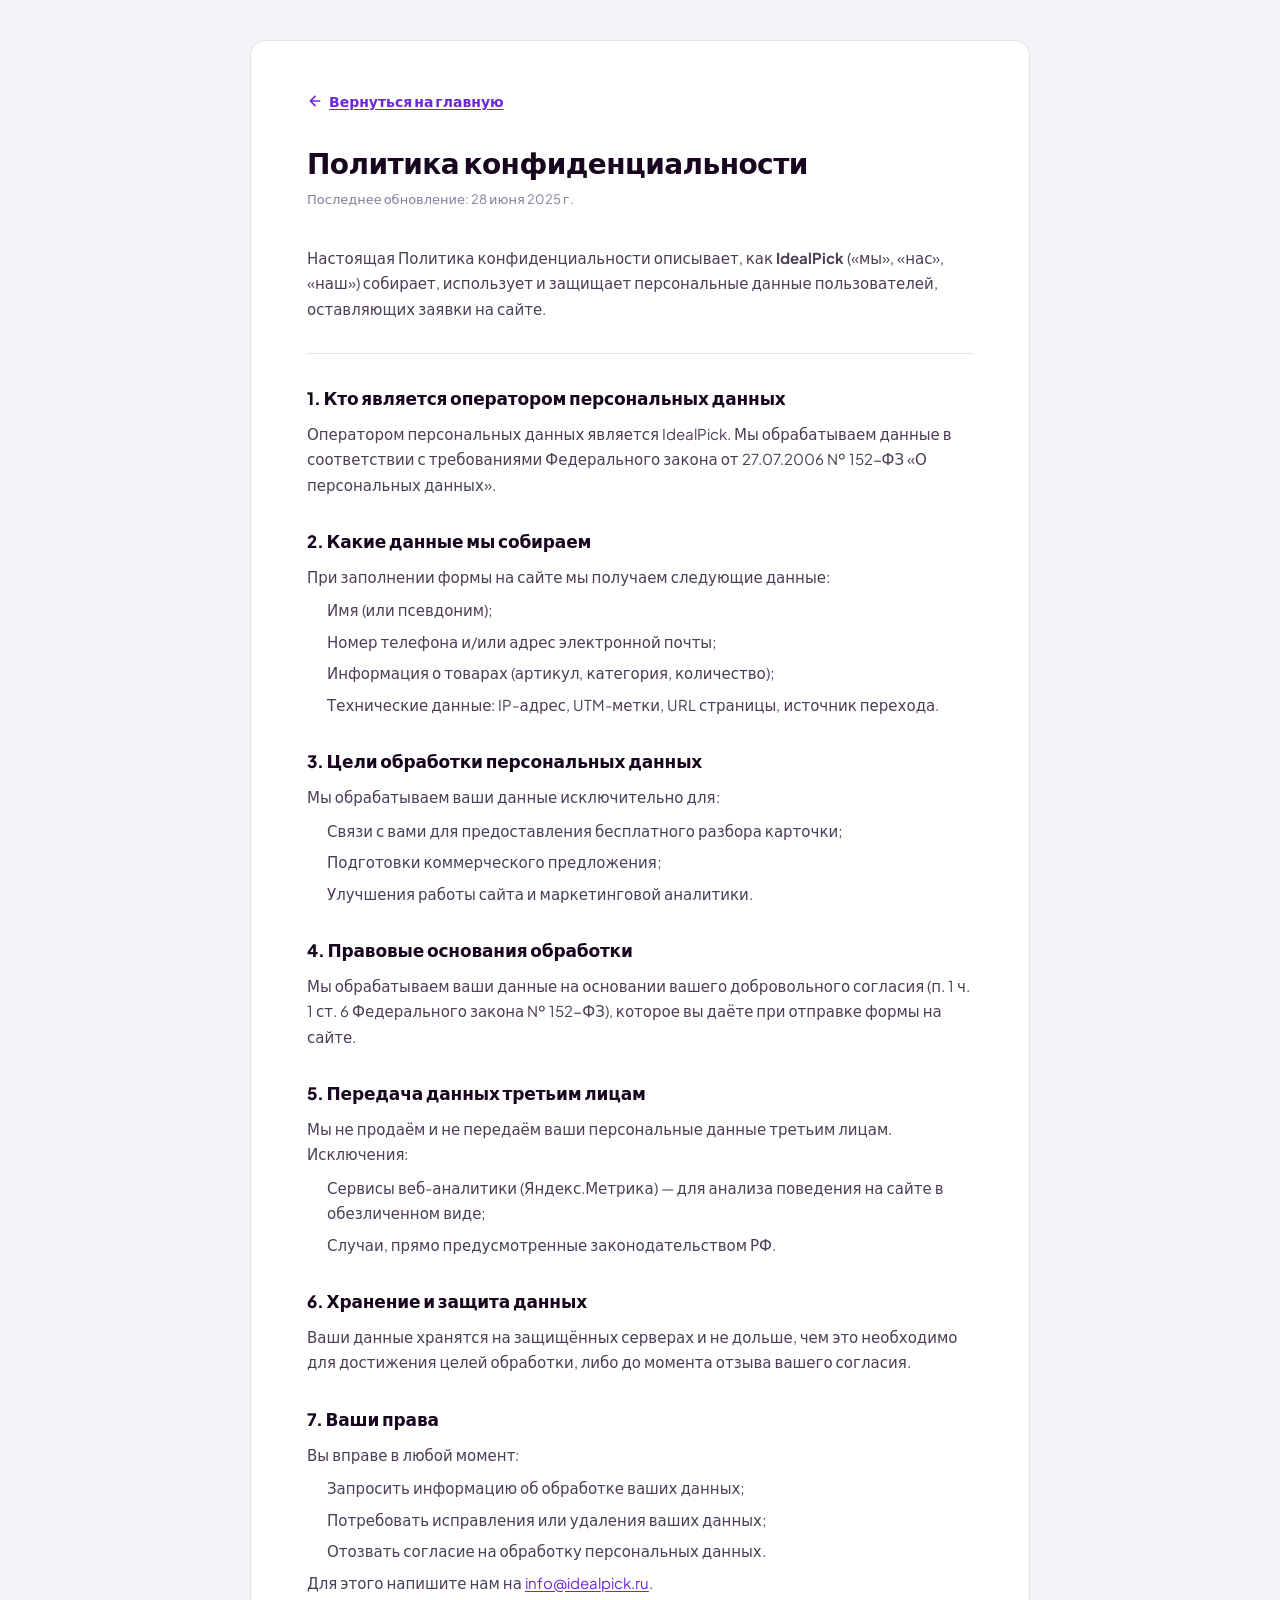
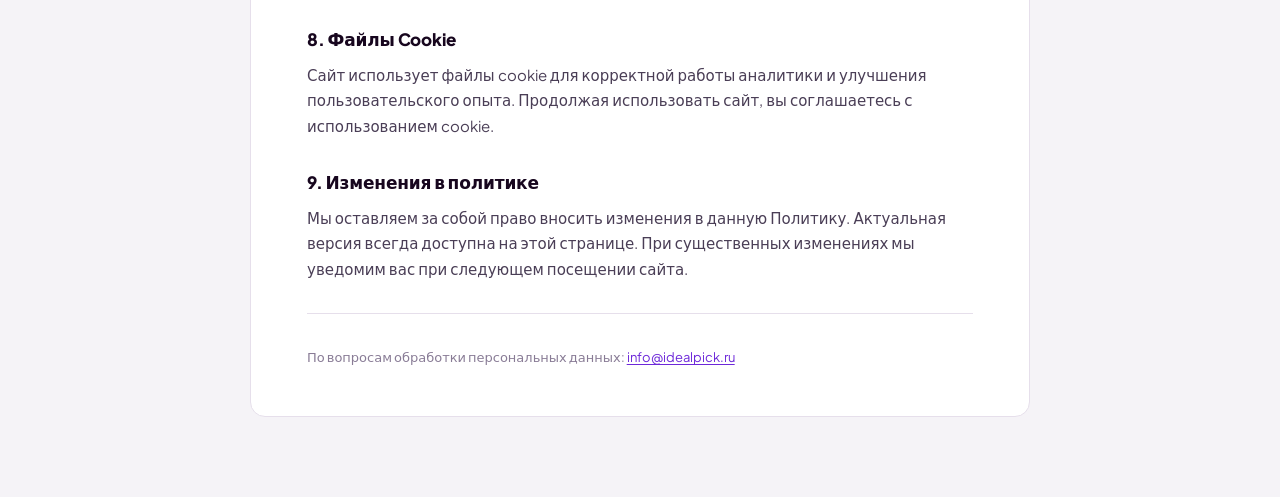
==== privacy.html @ d50c046d "feat: add privacy policy page and link consent checkbox to it" ====
<!DOCTYPE html>
<html lang="ru">
<head>
    <meta charset="UTF-8">
    <meta name="viewport" content="width=device-width, initial-scale=1.0">
    <title>Политика конфиденциальности — IdealPick</title>
    <meta name="description" content="Политика обработки персональных данных сервиса IdealPick.">
    <link rel="preconnect" href="https://fonts.googleapis.com">
    <link rel="preconnect" href="https://fonts.gstatic.com" crossorigin>
    <link href="https://fonts.googleapis.com/css2?family=Outfit:wght@500;700;800;900&family=Plus+Jakarta+Sans:ital,wght@0,300..800;1,300..800&display=swap" rel="stylesheet">
    <link rel="stylesheet" href="styles.css?v=7.1">
    <link rel="icon" type="image/png" href="assets/favicon.png">
    <style>
        .privacy-page {
            min-height: 100vh;
            background: var(--bg-gray);
            padding: 40px 0 80px;
        }
        .privacy-card {
            background: var(--white);
            border: 1px solid var(--border);
            border-radius: calc(var(--radius) * 1.5);
            padding: 48px 56px;
            max-width: 780px;
            margin: 0 auto;
        }
        .privacy-back {
            display: inline-flex;
            align-items: center;
            gap: 6px;
            font-size: 14px;
            font-weight: 600;
            color: var(--purple);
            text-decoration: none;
            margin-bottom: 32px;
            transition: opacity 0.15s ease;
        }
        .privacy-back:hover { opacity: 0.7; }
        .privacy-back svg {
            width: 16px;
            height: 16px;
        }
        .privacy-card h1 {
            font-family: var(--font-display);
            font-size: 28px;
            font-weight: 800;
            color: var(--text-heading);
            margin-bottom: 6px;
            letter-spacing: -0.02em;
        }
        .privacy-date {
            font-size: 13px;
            color: var(--text-muted);
            margin-bottom: 36px;
            display: block;
        }
        .privacy-card h2 {
            font-family: var(--font-display);
            font-size: 17px;
            font-weight: 800;
            color: var(--text-heading);
            margin: 32px 0 10px;
            letter-spacing: -0.01em;
        }
        .privacy-card p, .privacy-card li {
            font-size: 15px;
            color: var(--text-body);
            line-height: 1.7;
        }
        .privacy-card ul {
            padding-left: 20px;
            margin: 8px 0 0;
        }
        .privacy-card li {
            margin-bottom: 6px;
        }
        .privacy-card a {
            color: var(--purple);
            text-decoration: underline;
            text-underline-offset: 2px;
        }
        .privacy-divider {
            height: 1px;
            background: var(--border);
            margin: 32px 0;
        }
        @media (max-width: 640px) {
            .privacy-page { padding: 20px 0 60px; }
            .privacy-card { padding: 28px 20px; border-radius: var(--radius); }
            .privacy-card h1 { font-size: 22px; }
        }
    </style>
</head>
<body>

    <div class="privacy-page">
        <div class="container">
            <div class="privacy-card">

                <a href="/" class="privacy-back">
                    <svg viewBox="0 0 24 24" fill="none" stroke="currentColor" stroke-width="2.5" stroke-linecap="round" stroke-linejoin="round"><path d="M19 12H5M12 5l-7 7 7 7"/></svg>
                    Вернуться на главную
                </a>

                <h1>Политика конфиденциальности</h1>
                <span class="privacy-date">Последнее обновление: 28 июня 2025 г.</span>

                <p>Настоящая Политика конфиденциальности описывает, как <strong>IdealPick</strong> («мы», «нас», «наш») собирает, использует и защищает персональные данные пользователей, оставляющих заявки на сайте.</p>

                <div class="privacy-divider"></div>

                <h2>1. Кто является оператором персональных данных</h2>
                <p>Оператором персональных данных является IdealPick. Мы обрабатываем данные в соответствии с требованиями Федерального закона от 27.07.2006 № 152-ФЗ «О персональных данных».</p>

                <h2>2. Какие данные мы собираем</h2>
                <p>При заполнении формы на сайте мы получаем следующие данные:</p>
                <ul>
                    <li>Имя (или псевдоним);</li>
                    <li>Номер телефона и/или адрес электронной почты;</li>
                    <li>Информация о товарах (артикул, категория, количество);</li>
                    <li>Технические данные: IP-адрес, UTM-метки, URL страницы, источник перехода.</li>
                </ul>

                <h2>3. Цели обработки персональных данных</h2>
                <p>Мы обрабатываем ваши данные исключительно для:</p>
                <ul>
                    <li>Связи с вами для предоставления бесплатного разбора карточки;</li>
                    <li>Подготовки коммерческого предложения;</li>
                    <li>Улучшения работы сайта и маркетинговой аналитики.</li>
                </ul>

                <h2>4. Правовые основания обработки</h2>
                <p>Мы обрабатываем ваши данные на основании вашего добровольного согласия (п. 1 ч. 1 ст. 6 Федерального закона № 152-ФЗ), которое вы даёте при отправке формы на сайте.</p>

                <h2>5. Передача данных третьим лицам</h2>
                <p>Мы не продаём и не передаём ваши персональные данные третьим лицам. Исключения:</p>
                <ul>
                    <li>Сервисы веб-аналитики (Яндекс.Метрика) — для анализа поведения на сайте в обезличенном виде;</li>
                    <li>Случаи, прямо предусмотренные законодательством РФ.</li>
                </ul>

                <h2>6. Хранение и защита данных</h2>
                <p>Ваши данные хранятся на защищённых серверах и не дольше, чем это необходимо для достижения целей обработки, либо до момента отзыва вашего согласия.</p>

                <h2>7. Ваши права</h2>
                <p>Вы вправе в любой момент:</p>
                <ul>
                    <li>Запросить информацию об обработке ваших данных;</li>
                    <li>Потребовать исправления или удаления ваших данных;</li>
                    <li>Отозвать согласие на обработку персональных данных.</li>
                </ul>
                <p>Для этого напишите нам на <a href="mailto:info@idealpick.ru">info@idealpick.ru</a>.</p>

                <h2>8. Файлы Cookie</h2>
                <p>Сайт использует файлы cookie для корректной работы аналитики и улучшения пользовательского опыта. Продолжая использовать сайт, вы соглашаетесь с использованием cookie.</p>

                <h2>9. Изменения в политике</h2>
                <p>Мы оставляем за собой право вносить изменения в данную Политику. Актуальная версия всегда доступна на этой странице. При существенных изменениях мы уведомим вас при следующем посещении сайта.</p>

                <div class="privacy-divider"></div>

                <p style="font-size:13px; color: var(--text-muted);">По вопросам обработки персональных данных: <a href="mailto:info@idealpick.ru">info@idealpick.ru</a></p>

            </div>
        </div>
    </div>

</body>
</html>
---- styles.css ----
/* ===== VARIABLES ===== */
:root {
  --purple: #6D28D9;
  --purple-dark: #5B21B6;
  --purple-deeper: #4C1D95;
  --purple-light: #8B5CF6;
  --purple-bg: rgba(109, 40, 217, 0.05);
  --purple-bg-strong: rgba(109, 40, 217, 0.08);

  --orange: #F59E0B;
  --orange-dark: #D97706;
  --orange-light: #FBBF24;
  --gold: #E5A93C;
  --gold-hover: #C68A27;
  --yellow: #FCD34D;
  --green: #10B981;
  --red: #EF4444;

  --white: #ffffff;
  --bg-light: #FFFFFF;
  --bg-section: #FCFAFD;
  --bg-gray: #F5F3F7;
  --bg-dark: #1a1040;
  --bg-purple-gradient: linear-gradient(135deg, #6D28D9 0%, #4C1D95 100%);
  --gold-gradient: linear-gradient(135deg, #FFE18F 0%, #E5A93C 50%, #A07018 100%);

  --text-dark: #17061E;
  --text-heading: #17061E;
  --text-body: #4A3E56;
  --text-muted: #897C96;

  --border: #E6DFEB;
  --border-purple: rgba(109, 40, 217, 0.15);
  --border-orange: rgba(229, 169, 60, 0.3);

  --radius: 10px;
  --radius-sm: 8px;
  --radius-xs: 6px;
  --radius-pill: 999px;

  --shadow-sm: 0 1px 2px rgba(23, 6, 30, 0.04), 0 4px 8px rgba(109, 40, 217, 0.02);
  --shadow-md: 0 2px 4px rgba(23, 6, 30, 0.03), 0 8px 24px rgba(109, 40, 217, 0.04), 0 2px 12px rgba(23, 6, 30, 0.02);
  --shadow-lg: 0 2px 8px rgba(23, 6, 30, 0.03), 0 16px 36px rgba(109, 40, 217, 0.06), 0 4px 16px rgba(23, 6, 30, 0.02);
  --shadow-xl: 0 4px 8px rgba(23, 6, 30, 0.02), 0 16px 32px rgba(109, 40, 217, 0.06), 0 32px 64px rgba(23, 6, 30, 0.04);
  --shadow-purple: 0 4px 8px rgba(109, 40, 217, 0.1), 0 12px 32px rgba(109, 40, 217, 0.18), 0 2px 4px rgba(109, 40, 217, 0.06);
  --shadow-orange: 0 4px 8px rgba(229, 169, 60, 0.1), 0 12px 32px rgba(229, 169, 60, 0.18);
  --shadow-card: 0 1px 3px rgba(23, 6, 30, 0.02), 0 8px 24px rgba(109, 40, 217, 0.03), 0 2px 8px rgba(23, 6, 30, 0.01);

  --ease-out: cubic-bezier(0.25, 1, 0.5, 1);
  --ease-spring: cubic-bezier(0.34, 1.56, 0.64, 1);
  --ease-smooth: cubic-bezier(0.65, 0, 0.35, 1);
  --ease-bounce: cubic-bezier(0.68, -0.55, 0.27, 1.55);
  --ease-decel: cubic-bezier(0.0, 0.0, 0.2, 1);
  --header-h: 72px;
}

/* ===== RESET ===== */
*, *::before, *::after { box-sizing: border-box; margin: 0; padding: 0; }
html { scroll-behavior: smooth; overflow-x: hidden; width: 100%; }
body {
  font-family: 'Plus Jakarta Sans', system-ui, -apple-system, sans-serif;
  background: var(--bg-light);
  color: var(--text-body);
  font-size: 18px;
  line-height: 1.45;
  overflow-x: hidden;
  width: 100%;
  -webkit-font-smoothing: antialiased;
  -moz-osx-font-smoothing: grayscale;
}

h1, h2, h3, h4, h5, h6, .logo-brand-text, .price-featured__big, .price-card__val {
  font-family: 'Outfit', system-ui, -apple-system, sans-serif;
  letter-spacing: -0.03em;
}

section { padding: 44px 24px; position: relative; }
section[id] { scroll-margin-top: var(--header-h); }
.container { max-width: 1200px; margin: 0 auto; width: 100%; }
a { text-decoration: none; color: inherit; }
button { font-family: inherit; cursor: pointer; }
ul { list-style: none; }
img { max-width: 100%; height: auto; }

/* ===== UTILITY ===== */
.text-purple { color: var(--purple); }
.text-gold { color: var(--gold); }
.text-gold-gradient {
  background: var(--gold-gradient);
  -webkit-background-clip: text;
  -webkit-text-fill-color: transparent;
  background-clip: text;
  display: inline-block;
}
.text-orange { color: var(--orange); }
.text-green { color: var(--green); }
.w-100 { width: 100%; }

/* ===== 3D ICON IMAGES ===== */
.icon-3d {
  width: 56px;
  height: 56px;
  object-fit: contain;
  flex-shrink: 0;
  transition: transform 0.35s var(--ease-spring);
}
.icon-3d:hover {
  transform: translateY(-3px) rotate(-3deg) scale(1.08);
}
.icon-3d-sm {
  width: 40px;
  height: 40px;
  object-fit: contain;
  flex-shrink: 0;
  transition: transform 0.3s var(--ease-bounce);
}
.icon-3d-sm:hover {
  transform: scale(1.12) rotate(3deg);
}
.icon-3d-lg {
  width: 72px;
  height: 72px;
  object-fit: contain;
  transition: transform 0.4s var(--ease-spring);
}
.icon-3d-lg:hover {
  transform: translateY(-4px) scale(1.06);
}

/* ===== BUTTONS ===== */
.btn {
  display: inline-flex;
  align-items: center;
  justify-content: center;
  padding: 14px 28px;
  border-radius: var(--radius-sm);
  font-weight: 700;
  font-size: 15px;
  border: none;
  cursor: pointer;
  transition: transform 0.2s var(--ease-spring), box-shadow 0.25s var(--ease-smooth), background 0.2s;
  text-align: center;
  gap: 8px;
  line-height: 1.2;
}
.btn:focus-visible {
  outline: 3px solid var(--purple-light);
  outline-offset: 2px;
}
.btn:active { transform: translateY(0) scale(0.97); }
.btn-star { width: 22px; height: 22px; object-fit: contain; flex-shrink: 0; }

.btn-primary {
  background: var(--purple);
  color: var(--white);
  box-shadow: var(--shadow-purple);
}
.btn-primary:hover {
  background: var(--purple-dark);
  transform: translateY(-3px) scale(1.02);
  box-shadow: 0 16px 32px rgba(109, 40, 217, 0.35), 0 4px 12px rgba(109, 40, 217, 0.2);
}

.btn-purple {
  background: var(--purple);
  color: var(--white);
  box-shadow: var(--shadow-purple);
}
.btn-purple:hover {
  background: var(--purple-dark);
  transform: translateY(-3px) scale(1.02);
  box-shadow: 0 16px 32px rgba(109, 40, 217, 0.35), 0 4px 12px rgba(109, 40, 217, 0.2);
}

.btn-gold {
  background: var(--gold-gradient);
  color: var(--white);
  font-weight: 800;
  box-shadow: var(--shadow-orange);
}
.btn-gold:hover {
  background: linear-gradient(135deg, #FFE18F 0%, #E5A93C 100%);
  transform: translateY(-3px) scale(1.02);
  box-shadow: 0 16px 32px rgba(229, 169, 60, 0.35), 0 4px 12px rgba(229, 169, 60, 0.2);
}

.btn-outline-purple {
  background: transparent;
  border: 2px solid var(--purple);
  color: var(--purple);
}
.btn-outline-purple:hover {
  background: var(--purple);
  color: var(--white);
  transform: translateY(-2px);
}
.btn-outline-purple:focus-visible { outline-color: var(--purple); }

.btn-outline-white {
  background: rgba(255,255,255,0.12);
  border: 1px solid rgba(255,255,255,0.3);
  color: var(--white);
}
.btn-outline-white:hover {
  background: rgba(255,255,255,0.2);
  border-color: rgba(255,255,255,0.5);
  transform: translateY(-2px);
}

.btn-white-solid {
  background: var(--white);
  color: var(--purple);
  font-weight: 800;
}
.btn-white-solid:hover {
  transform: translateY(-2px);
  box-shadow: 0 8px 20px rgba(0,0,0,0.15);
}

/* ===== HEADER (LIGHT) ===== */
.header {
  position: fixed;
  top: 0; left: 0; right: 0;
  height: var(--header-h);
  background: rgba(255, 255, 255, 0.95);
  backdrop-filter: blur(12px);
  -webkit-backdrop-filter: blur(12px);
  border-bottom: 1px solid var(--border);
  z-index: 100;
  display: flex;
  align-items: center;
  justify-content: space-between;
  padding: 0 24px;
  transition: height 0.35s var(--ease-decel), box-shadow 0.35s var(--ease-decel), background 0.35s;
}
.header.header--shrink {
  height: 56px;
  box-shadow: 0 2px 16px rgba(23, 6, 30, 0.06), 0 1px 3px rgba(109, 40, 217, 0.04);
  background: rgba(255, 255, 255, 0.98);
}
.header.header--shrink .logo-icon-img {
  width: 28px;
  height: 28px;
}
.header.header--shrink .logo-brand-text {
  font-size: 17px;
}
.header.header--shrink .logo-subtitle {
  font-size: 0;
  opacity: 0;
  height: 0;
  margin: 0;
}

.logo { display: flex; align-items: center; gap: 10px; }
.logo-icon-img { width: 36px; height: 36px; object-fit: contain; transition: width 0.3s var(--ease-decel), height 0.3s var(--ease-decel); }
.logo-text-wrap { display: flex; flex-direction: column; }
.logo-brand-text {
  font-size: 20px;
  font-weight: 800;
  color: var(--text-heading);
  letter-spacing: -0.03em;
  line-height: 1.1;
  transition: font-size 0.3s var(--ease-decel);
}
.logo-purple { color: var(--purple); }
.logo-i {
  position: relative;
  display: inline-block;
}
.logo-i::after {
  content: '';
  position: absolute;
  top: 0.05em;
  left: 50%;
  transform: translateX(-50%);
  width: 0.22em;
  height: 0.22em;
  border-radius: 50%;
  background: var(--gold);
}
.logo-i--purple::after {
  background: var(--purple);
}
.logo-subtitle {
  font-size: 10px;
  color: var(--text-muted);
  font-weight: 500;
  letter-spacing: -0.01em;
  transition: font-size 0.3s var(--ease-decel), opacity 0.3s var(--ease-decel), height 0.3s var(--ease-decel);
  overflow: hidden;
}

.nav { display: flex; align-items: center; gap: 24px; }
.nav a {
  font-size: 14px;
  font-weight: 500;
  color: var(--text-body);
  transition: color 0.2s;
  position: relative;
  padding-bottom: 2px;
}
.nav a::after {
  content: '';
  position: absolute;
  bottom: -2px;
  left: 50%;
  width: 0;
  height: 2px;
  background: var(--purple);
  border-radius: 1px;
  transition: width 0.25s var(--ease-out), left 0.25s var(--ease-out);
}
.nav a:hover::after,
.nav a.nav-active::after {
  width: 100%;
  left: 0;
}
.nav a:hover { color: var(--purple); }
.nav a.nav-active { color: var(--purple); font-weight: 700; }
.nav a:focus-visible { outline: 2px solid var(--purple); outline-offset: 4px; border-radius: 4px; }

.header-cta {
  display: inline-flex;
  align-items: center;
  justify-content: center;
  padding: 10px 18px;
  border-radius: var(--radius-sm);
  background: var(--purple);
  color: var(--white);
  font-weight: 700;
  font-size: 13px;
  box-shadow: var(--shadow-purple);
  transition: transform 0.2s, background 0.2s;
  gap: 6px;
}
.header-cta:hover { background: var(--purple-dark); transform: translateY(-1px); }

/* Burger (hidden on desktop) */
.burger { display: none; background: none; border: 0; width: 28px; height: 22px; position: relative; z-index: 101; }
.burger span {
  display: block;
  width: 100%;
  height: 2px;
  background: var(--text-heading);
  border-radius: 2px;
  transition: transform 0.2s, opacity 0.2s;
}
.burger span:nth-child(2) { margin: 6px 0; }

/* Header Dark Variant */
.header--dark {
  background: rgba(25, 20, 44, 0.95);
  border-bottom-color: rgba(255, 255, 255, 0.1);
}
.header--dark .logo-brand-text { color: var(--white); }
.header--dark .logo-subtitle { color: rgba(255, 255, 255, 0.6); }
.header--dark .nav a { color: rgba(255, 255, 255, 0.85); }
.header--dark .nav a:hover { color: var(--purple-light); }
.header--dark .burger span { background: var(--white); }

/* ===== HERO (DARK/LIGHT THEMES) ===== */
.hero {
  padding: 100px 24px 64px;
  background: var(--bg-light);
  color: var(--text-heading);
  overflow: hidden;
}
.hero--dark {
  background: var(--bg-dark); /* Dark purple/black from reference */
  color: var(--white);
  position: relative;
  overflow: visible;
  z-index: 1;
}
.hero--dark::before {
  content: '';
  position: absolute;
  top: 0; left: 0; right: 0; bottom: 0;
  background: radial-gradient(circle at 30% 50%, rgba(109, 40, 217, 0.14) 0%, transparent 60%),
              radial-gradient(circle at 80% 80%, rgba(229, 169, 60, 0.08) 0%, transparent 50%),
              radial-gradient(ellipse at 50% 0%, rgba(139, 92, 246, 0.06) 0%, transparent 40%);
  pointer-events: none;
  z-index: -1;
  transition: transform 0.5s var(--ease-decel);
}

.hero-3col {
  display: grid;
  grid-template-columns: 1.08fr 0.92fr 390px;
  gap: 34px;
  align-items: center;
  max-width: 1440px;
}

@media (max-width: 1100px) {
  .hero-3col { grid-template-columns: 1fr 1fr; gap: 32px; }
  .hero-top { grid-column: 1 / -1; margin-bottom: 32px; }
}

@media (max-width: 768px) {
  .hero-3col { grid-template-columns: 1fr; }
}

.hero-top {
  margin-bottom: 0;
}
.hero-top h1 {
  font-size: clamp(32px, 4vw, 54px);
  font-weight: 900;
  line-height: 1.0;
  margin-bottom: 18px;
  letter-spacing: -0.02em;
  color: var(--text-heading);
}
.hero--dark .hero-top h1 { color: var(--white); }

.hero-desc {
  font-size: 18px;
  color: var(--text-body);
  line-height: 1.5;
  margin-bottom: 32px;
  max-width: 620px;
}
.hero--dark .hero-desc { color: rgba(255, 255, 255, 0.85); }

/* Hero benefits grid */
.hero-benefits-grid {
  display: grid;
  grid-template-columns: 1fr 1fr;
  gap: 16px;
  margin-bottom: 24px;
  max-width: 560px;
}
.hero-benefit-item {
  display: flex;
  align-items: center;
  gap: 12px;
  font-size: 13px;
  font-weight: 600;
  color: var(--text-heading);
}
.hero--dark .hero-benefit-item { color: var(--white); }
.hero-benefit-item .icon-3d-sm {
  width: 36px;
  height: 36px;
}

.hero-disclaimer {
  font-size: 12px;
  color: var(--text-muted);
  margin-bottom: 32px;
  font-style: italic;
}
.hero--dark .hero-disclaimer { color: rgba(255, 255, 255, 0.5); }

.hero-media {
  display: flex;
  flex-direction: column;
  align-items: center;
}

/* Static ДО/ПОСЛЕ Split Preview */
.hero-split-preview {
  display: flex;
  align-items: center;
  gap: 12px;
  margin: 0 auto 24px auto;
  max-width: 420px;
  width: 100%;
}
.hero-split-col {
  flex: 1;
  display: flex;
  flex-direction: column;
  align-items: center;
  gap: 8px;
}
.hero-split-heading {
  display: none;
}
/* Badge overlay on card */
.hero-split-card {
  position: relative;
}
.hero-split-badge {
  display: inline-block;
  font-size: 11px;
  font-weight: 900;
  text-transform: uppercase;
  letter-spacing: 0.08em;
  padding: 5px 14px;
  border-radius: 20px;
  pointer-events: none;
  align-self: center;
}
.hero-split-badge--before {
  background: #EF4444;
  color: #fff;
  box-shadow: 0 2px 8px rgba(239, 68, 68, 0.4);
}
.hero-split-badge--after {
  background: #10B981;
  color: #fff;
  box-shadow: 0 2px 8px rgba(16, 185, 129, 0.4);
}
.hero-split-card {
  background: rgba(255, 255, 255, 0.95);
  border: 1px solid rgba(255, 255, 255, 0.2);
  border-radius: 16px;
  padding: 10px;
  width: 100%;
  position: relative;
  transition: transform 0.4s var(--ease-spring), box-shadow 0.4s var(--ease-out);
}
.hero-split-card:hover {
  transform: translateY(-6px) scale(1.02);
  box-shadow: 0 8px 16px rgba(109, 40, 217, 0.12), 0 20px 40px rgba(109, 40, 217, 0.15);
}
.hero-split-card img {
  width: 100%;
  border-radius: 12px;
  display: block;
  object-fit: contain;
}
.hero-split-card--after {
  border-color: rgba(109, 40, 217, 0.4);
  background: linear-gradient(135deg, rgba(109, 40, 217, 0.15) 0%, rgba(139, 92, 246, 0.25) 100%);
  background-color: rgba(255, 255, 255, 0.95);
  box-shadow: 0 4px 12px rgba(109, 40, 217, 0.1), 0 0 40px rgba(109, 40, 217, 0.06);
}
.hero-split-col:first-child {
  flex: 0.8;
  transform: scale(0.92);
  opacity: 0.85;
}
.hero-split-col:last-child {
  flex: 1.2;
}
.hero-split-rating {
  display: flex;
  flex-direction: column;
  align-items: center;
  gap: 2px;
  margin-top: 8px;
  padding: 6px 10px;
  background: rgba(0, 0, 0, 0.04);
  border-radius: 8px;
  font-size: 11px;
}
.hero-split-rating .rating-stars {
  font-weight: 700;
  color: #F59E0B;
  font-size: 13px;
}
.hero-split-rating .rating-count {
  color: #6B7280;
  font-size: 10px;
  font-weight: 500;
}
.hero-split-rating--after {
  background: rgba(109, 40, 217, 0.06);
}
.hero-split-chevron {
  flex-shrink: 0;
  width: 28px;
  height: 28px;
  display: flex;
  align-items: center;
  justify-content: center;
  color: rgba(255, 255, 255, 0.4);
  margin-top: 20px;
}
.hero-split-chevron i {
  width: 20px;
  height: 20px;
}
@media (max-width: 480px) {
  .hero-split-preview { gap: 8px; max-width: 320px; }
  .hero-split-card { padding: 6px; }
}
/* Draggable Before/After Slider */
.before-after-slider {
  position: relative;
  width: 100%;
  max-width: 480px;
  aspect-ratio: 4 / 5;
  border-radius: var(--radius);
  overflow: hidden;
  box-shadow: var(--shadow-xl);
  border: 1px solid var(--border);
  user-select: none;
  margin: 0 auto 32px auto;
}

.slider-layer {
  position: absolute;
  top: 0;
  left: 0;
  width: 100%;
  height: 100%;
  overflow: hidden;
}

.slider-layer img {
  width: 100%;
  height: 100%;
  object-fit: cover;
  display: block;
  pointer-events: none;
}

.slider-layer--before {
  z-index: 1;
}

.slider-layer--after {
  z-index: 2;
  clip-path: inset(0 0 0 var(--slide-percent, 50%));
}

.split-label {
  position: absolute;
  top: 16px;
  font-size: 11px;
  font-weight: 900;
  text-transform: uppercase;
  padding: 4px 10px;
  border-radius: var(--radius-pill);
  z-index: 3;
  letter-spacing: 0.05em;
  box-shadow: 0 2px 6px rgba(0,0,0,0.15);
  pointer-events: none;
}
.slider-layer--before .split-label {
  left: 16px;
  background: var(--red);
  color: white;
}
.slider-layer--after .split-label {
  right: 16px;
  background: var(--green);
  color: white;
}

.split-rating {
  position: absolute;
  bottom: 16px;
  background: rgba(255, 255, 255, 0.92);
  padding: 6px 12px;
  border-radius: var(--radius-xs);
  display: flex;
  flex-direction: column;
  align-items: center;
  gap: 2px;
  font-size: 11px;
  box-shadow: 0 4px 12px rgba(0,0,0,0.1);
  z-index: 3;
  pointer-events: none;
  backdrop-filter: blur(4px);
  -webkit-backdrop-filter: blur(4px);
}
.slider-layer--before .split-rating {
  left: 16px;
  color: var(--text-dark);
}
.slider-layer--after .split-rating {
  right: 16px;
  color: var(--text-dark);
  border: 1px solid rgba(16, 185, 129, 0.2);
}
.rating-stars {
  font-weight: 700;
  color: #FBBF24;
}
.rating-count {
  color: var(--text-muted);
  font-size: 9px;
  font-weight: 500;
}

.slider-handle {
  position: absolute;
  top: 0;
  bottom: 0;
  left: var(--slide-percent, 50%);
  width: 40px;
  z-index: 10;
  cursor: ew-resize;
  transform: translateX(-50%);
  display: flex;
  align-items: center;
  justify-content: center;
}

.slider-handle-line {
  position: absolute;
  top: 0;
  bottom: 0;
  left: 50%;
  width: 2px;
  background: var(--white);
  box-shadow: 0 0 8px rgba(0,0,0,0.4);
  transform: translateX(-50%);
}

.slider-handle-button {
  width: 40px;
  height: 40px;
  border-radius: 50%;
  background: var(--white);
  border: 2px solid var(--purple);
  color: var(--purple);
  display: flex;
  align-items: center;
  justify-content: center;
  box-shadow: 0 4px 12px rgba(0,0,0,0.2), 0 0 0 4px rgba(109, 40, 217, 0.15);
  transition: transform 0.2s var(--ease-spring), background 0.2s, color 0.2s, box-shadow 0.2s;
  z-index: 11;
}

.slider-handle:hover .slider-handle-button,
.slider-handle:focus-visible .slider-handle-button {
  transform: scale(1.1);
  background: var(--purple);
  color: var(--white);
  box-shadow: 0 6px 16px rgba(109, 40, 217, 0.3), 0 0 0 6px rgba(109, 40, 217, 0.25);
  outline: none;
}
.slider-handle:active .slider-handle-button {
  transform: scale(0.95);
}

/* Conversion chart */
.hero-chart-container {
  position: relative;
  display: flex;
  align-items: center;
  gap: 12px;
  background: var(--purple-bg);
  border: 1px solid var(--border-purple);
  border-radius: 12px;
  padding: 12px 20px;
  max-width: 340px;
  margin: 0 auto;
  overflow: hidden;
  transition: transform 0.3s var(--ease-smooth), box-shadow 0.3s;
}
.hero-chart-container:hover {
  transform: translateY(-2px);
  box-shadow: 0 4px 16px rgba(109, 40, 217, 0.1);
}
.chart-glow {
  position: absolute;
  top: -50%; left: -20%;
  width: 140%; height: 200%;
  background: radial-gradient(circle, rgba(109, 40, 217, 0.06) 0%, transparent 70%);
  pointer-events: none;
}
.chart-svg { width: 100px; height: 30px; filter: drop-shadow(0 2px 6px rgba(217,31,139,0.3)); }
.chart-label { font-size: 14px; font-weight: 800; color: var(--purple); }

/* Hero form card */
.hero-form-card {
  background: var(--white);
  border-radius: var(--radius);
  padding: 32px;
  box-shadow: var(--shadow-xl);
  color: var(--text-heading);
  border: 1px solid var(--border);
  width: 100%;
  transition: box-shadow 0.4s var(--ease-out), transform 0.4s var(--ease-out);
}
.hero-form-card:hover {
  box-shadow: 0 8px 16px rgba(109, 40, 217, 0.06), 0 24px 48px rgba(109, 40, 217, 0.1), 0 40px 80px rgba(23, 6, 30, 0.05);
  transform: translateY(-2px);
}
.hero-form-card h3 {
  font-size: 20px;
  font-weight: 800;
  margin-bottom: 24px;
  text-align: center;
  color: var(--text-heading);
}
.form-group { margin-bottom: 16px; }
.form-group input,
.form-group textarea {
  width: 100%;
  padding: 14px 18px;
  border-radius: var(--radius-xs);
  border: 1px solid var(--border);
  font-size: 15px;
  font-family: inherit;
  color: var(--text-heading);
  background: var(--bg-gray);
  transition: border-color 0.2s, box-shadow 0.2s;
}
.form-group input:focus,
.form-group textarea:focus {
  outline: none;
  border-color: var(--purple);
  box-shadow: 0 0 0 4px rgba(109, 40, 217, 0.12), 0 0 16px rgba(109, 40, 217, 0.05);
  background: var(--white);
}

.form-selector-group { margin-bottom: 24px; }
.form-selector-group label {
  display: block;
  font-size: 13px;
  font-weight: 600;
  color: var(--text-body);
  margin-bottom: 8px;
}
.selector-options { display: grid; grid-template-columns: repeat(4, 1fr); gap: 8px; }
.selector-btn {
  padding: 10px 0;
  font-size: 12px;
  font-weight: 700;
  border-radius: var(--radius-xs);
  border: 1px solid var(--border);
  background: var(--bg-gray);
  color: var(--text-body);
  transition: border-color 0.2s, background 0.2s, color 0.2s;
  text-align: center;
}
.selector-btn:hover { border-color: var(--purple); color: var(--purple); }
.selector-btn.active {
  background: var(--purple);
  border-color: var(--purple);
  color: var(--white);
}

.form-privacy {
  display: flex;
  align-items: start;
  gap: 6px;
  font-size: 11px;
  color: var(--text-muted);
  margin-top: 16px;
  line-height: 1.4;
}
.form-privacy a { text-decoration: underline; color: var(--text-body); }
.form-privacy a:hover { color: var(--purple); }
.icon-lock { width: 14px; height: 14px; flex-shrink: 0; color: var(--text-muted); margin-top: 1px; }

/* ===== SECTION TITLES ===== */
section h2 {
  font-size: clamp(26px, 3vw, 38px);
  font-weight: 900;
  letter-spacing: -0.02em;
  margin-bottom: 18px;
  text-align: center;
  line-height: 1.12;
  color: var(--text-heading);
}

/* ===== WHAT YOU GET (AUDIT SECTION WITH SANDBOX) ===== */
.what-you-get { background: var(--bg-section); border-bottom: 1px solid var(--border); }

.audit-section-split {
  display: grid;
  grid-template-columns: 1.1fr 0.9fr;
  gap: 40px;
  align-items: center;
  margin-top: 32px;
}

.audit-results-list {
  display: flex;
  flex-direction: column;
  gap: 20px;
}

/* Horizontal 4-column grid for "Что вы получите" */
.get-grid-horizontal {
  display: grid;
  grid-template-columns: repeat(4, 1fr);
  gap: 18px;
  margin-top: 8px;
}
.get-card-h {
  background: var(--white);
  border: 1px solid var(--border);
  border-radius: var(--radius);
  padding: 24px;
  display: flex;
  flex-direction: column;
  align-items: flex-start;
  gap: 10px;
  box-shadow: var(--shadow-card);
  transition: transform 0.35s var(--ease-spring), box-shadow 0.35s var(--ease-out), border-color 0.25s;
}
.get-card-h:hover {
  transform: translateY(-5px) scale(1.01);
  box-shadow: var(--shadow-lg);
  border-color: var(--border-purple);
}
.get-card-h .icon-3d {
  width: 48px;
  height: 48px;
  object-fit: contain;
}
.get-card-h h4 {
  font-size: 15px;
  font-weight: 800;
  color: var(--text-heading);
  line-height: 1.3;
}
.get-card-h p {
  font-size: 13px;
  color: var(--text-body);
  line-height: 1.6;
  margin: 0;
}
@media (max-width: 900px) {
  .get-grid-horizontal { grid-template-columns: repeat(2, 1fr); }
}
@media (max-width: 500px) {
  .get-grid-horizontal { grid-template-columns: 1fr; }
}

.get-card-vertical {
  display: flex;
  gap: 20px;
  background: var(--white);
  border: 1px solid var(--border);
  border-radius: var(--radius);
  padding: 22px 24px;
  box-shadow: var(--shadow-card);
  transition: transform 0.25s var(--ease-smooth), box-shadow 0.25s, border-color 0.2s;
  cursor: default;
  align-items: flex-start;
}

.get-card-vertical:hover {
  transform: translateY(-2px);
  box-shadow: var(--shadow-lg);
  border-color: var(--border-purple);
}

.get-card-vertical h4 {
  font-size: 16px;
  font-weight: 800;
  color: var(--text-heading);
  margin-bottom: 4px;
}

.get-card-vertical p {
  font-size: 13px;
  color: var(--text-body);
  line-height: 1.6;
}

/* Audit Sandbox (Phone Simulator) */
.audit-sandbox {
  width: 100%;
  max-width: 400px;
  margin: 0 auto;
}

.sandbox-phone-frame {
  background: #0D0314;
  border-radius: 40px;
  padding: 12px;
  box-shadow: 0 24px 50px rgba(23,6,30,0.18), 0 4px 16px rgba(109, 40, 217, 0.05);
  border: 3px solid #291E30;
  position: relative;
}

.phone-screen {
  background: var(--bg-gray);
  border-radius: 32px;
  overflow: hidden;
  height: 520px;
  display: flex;
  flex-direction: column;
  position: relative;
  font-size: 12px;
  color: var(--text-dark);
  box-shadow: inset 0 0 10px rgba(0, 0, 0, 0.5);
}

.sandbox-screen {
  display: none;
  flex-direction: column;
  height: 100%;
  position: absolute;
  top: 0;
  left: 0;
  width: 100%;
  background: var(--bg-gray);
  z-index: 1;
}

.sandbox-screen.active {
  display: flex;
  z-index: 2;
}

.sandbox-screen-header {
  display: flex;
  justify-content: space-between;
  padding: 12px 20px 6px 20px;
  font-size: 10px;
  font-weight: 700;
  color: var(--text-muted);
  pointer-events: none;
  z-index: 5;
  background: transparent;
}

.phone-icons {
  display: flex;
  gap: 6px;
  align-items: center;
}
.phone-icons i {
  width: 12px;
  height: 12px;
  stroke-width: 2.5px;
}

.sandbox-screen-body {
  display: flex;
  flex-direction: column;
  justify-content: center;
  align-items: center;
  padding: 20px 24px 32px 24px;
  flex-grow: 1;
  text-align: center;
}

.sandbox-logo-wrap {
  display: flex;
  align-items: center;
  gap: 6px;
  margin-bottom: 20px;
}

.sandbox-logo-icon {
  width: 22px;
  height: 22px;
  object-fit: contain;
}

.sandbox-logo-text {
  font-weight: 800;
  font-size: 14px;
  color: var(--text-heading);
  display: flex;
  align-items: center;
  gap: 6px;
}

.sandbox-screen-body h3 {
  font-size: 16px;
  font-weight: 900;
  margin-bottom: 12px;
  line-height: 1.35;
  color: var(--text-heading);
}

.sandbox-intro-text {
  font-size: 12px;
  color: var(--text-body);
  margin-bottom: 20px;
  line-height: 1.5;
}

.sandbox-input-group {
  width: 100%;
  display: flex;
  flex-direction: column;
  gap: 10px;
  margin-bottom: 12px;
}

#sandbox-sku-input {
  width: 100%;
  padding: 10px 14px;
  border-radius: var(--radius-xs);
  border: 1px solid var(--border);
  font-size: 13px;
  text-align: center;
  font-weight: 700;
  color: var(--text-dark);
  background: var(--white);
  transition: border-color 0.2s, box-shadow 0.2s;
}

#sandbox-sku-input:focus {
  outline: none;
  border-color: var(--purple);
  box-shadow: 0 0 0 3px var(--purple-bg-strong);
}

.sandbox-demo-link {
  background: none;
  border: none;
  color: var(--purple);
  font-weight: 800;
  font-size: 11px;
  text-decoration: underline;
  cursor: pointer;
  transition: color 0.2s;
  padding: 4px;
}
.sandbox-demo-link:hover {
  color: var(--purple-dark);
}

/* Loading Screen */
.sandbox-loading-body {
  display: flex;
  flex-direction: column;
  align-items: center;
  justify-content: center;
  padding: 32px 24px;
  flex-grow: 1;
  text-align: center;
}

.spinner {
  width: 40px;
  height: 40px;
  border: 3px solid var(--border);
  border-top-color: var(--purple);
  border-radius: 50%;
  animation: spin 0.8s linear infinite;
  margin-bottom: 20px;
}

@keyframes spin {
  to { transform: rotate(360deg); }
}

.loading-progress-bar {
  width: 180px;
  height: 6px;
  background: var(--border);
  border-radius: var(--radius-pill);
  overflow: hidden;
  margin: 16px 0 8px 0;
}

.loading-progress-fill {
  width: 0%;
  height: 100%;
  background: var(--purple);
  border-radius: var(--radius-pill);
}

.sandbox-loading-note {
  font-size: 10px;
  color: var(--text-muted);
}

/* Result Screen */
.sandbox-result-header {
  display: flex;
  align-items: center;
  justify-content: space-between;
  padding: 8px 16px;
  border-bottom: 1px solid var(--border);
  font-weight: 700;
  background: var(--white);
  font-size: 11px;
  height: 40px;
}

.sandbox-back-btn {
  background: transparent;
  border: none;
  color: var(--text-body);
  display: inline-flex;
  align-items: center;
  gap: 4px;
  font-weight: 700;
  font-size: 10px;
  padding: 4px 8px;
  border-radius: var(--radius-xs);
  transition: background 0.2s, color 0.2s;
  cursor: pointer;
}
.sandbox-back-btn:hover {
  background: var(--bg-gray);
  color: var(--text-dark);
}
.sandbox-back-btn i {
  width: 12px;
  height: 12px;
  stroke-width: 2.5px;
}

.sandbox-sku-badge {
  background: var(--bg-gray);
  padding: 2px 6px;
  border-radius: 4px;
  font-size: 9px;
  color: var(--text-muted);
  border: 1px solid var(--border);
}

.sandbox-result-body {
  padding: 10px;
  display: flex;
  flex-direction: column;
  gap: 10px;
  overflow-y: auto;
  flex-grow: 1;
}

.sandbox-product-card {
  background: var(--white);
  border: 1px solid var(--border);
  border-radius: var(--radius-sm);
  overflow: hidden;
  display: flex;
  flex-direction: column;
  flex-shrink: 0;
}

.sandbox-product-img-wrap {
  position: relative;
  width: 100%;
  aspect-ratio: 4 / 5;
  background: var(--bg-gray);
}
.sandbox-product-img-wrap img {
  width: 100%;
  height: 100%;
  object-fit: cover;
}

.sandbox-product-info {
  padding: 8px 12px;
  display: flex;
  flex-direction: column;
  gap: 2px;
}
.sandbox-product-info h4 {
  font-size: 12px;
  font-weight: 700;
  color: var(--text-heading);
}
.sandbox-rating-row {
  display: flex;
  gap: 4px;
  align-items: center;
  font-size: 10px;
  color: var(--text-muted);
}
.sandbox-price-row {
  display: flex;
  gap: 6px;
  align-items: center;
  font-size: 12px;
  font-weight: 800;
}
.sandbox-price-new { color: var(--purple); }
.sandbox-price-old {
  color: var(--text-muted);
  text-decoration: line-through;
  font-size: 10px;
  font-weight: 500;
}

/* Hotspots */
.hotspot {
  position: absolute;
  width: 26px;
  height: 26px;
  border-radius: 50%;
  background: var(--purple);
  color: var(--white);
  border: 2px solid var(--white);
  display: flex;
  align-items: center;
  justify-content: center;
  font-size: 11px;
  font-weight: 900;
  cursor: pointer;
  box-shadow: 0 4px 8px rgba(0,0,0,0.3);
  z-index: 10;
  transition: transform 0.2s var(--ease-spring), background 0.2s, box-shadow 0.2s;
  padding: 0;
}

.hotspot:hover, .hotspot:focus-visible, .hotspot.active {
  transform: scale(1.15);
  background: var(--purple-dark);
  box-shadow: 0 0 0 4px rgba(109, 40, 217, 0.35), 0 4px 10px rgba(0,0,0,0.3);
  outline: none;
}

.hotspot-pulse {
  position: absolute;
  top: -2px;
  left: -2px;
  right: -2px;
  bottom: -2px;
  border-radius: 50%;
  border: 1.5px solid var(--purple);
  animation: pulse 2s infinite;
  pointer-events: none;
}

@keyframes pulse {
  0% { transform: scale(1); opacity: 1; }
  100% { transform: scale(1.6); opacity: 0; }
}

.hotspot-photo {
  top: 38%;
  left: 48%;
}

.hotspot-title {
  top: 14%;
  left: 18%;
}

.hotspot-details {
  top: 72%;
  left: 76%;
}

/* Info container */
.sandbox-hotspot-info-container {
  background: var(--white);
  border: 1px solid var(--border);
  border-radius: var(--radius-sm);
  padding: 10px 12px;
  min-height: 80px;
  display: flex;
  flex-direction: column;
  justify-content: center;
  position: relative;
  flex-shrink: 0;
}

.sandbox-hotspot-placeholder {
  display: flex;
  flex-direction: column;
  align-items: center;
  gap: 4px;
  text-align: center;
  color: var(--text-muted);
  font-size: 10px;
  font-weight: 600;
  pointer-events: none;
}
.sandbox-hotspot-placeholder i {
  width: 18px;
  height: 18px;
  color: var(--purple);
  opacity: 0.8;
}

.sandbox-info-panel {
  display: none;
  flex-direction: column;
  gap: 4px;
}

.sandbox-info-panel.active {
  display: flex;
}

.info-panel-title {
  display: flex;
  align-items: center;
  gap: 6px;
  border-bottom: 1px solid var(--border);
  padding-bottom: 4px;
  margin-bottom: 2px;
}

.badge-error {
  background: rgba(239, 68, 68, 0.1);
  color: var(--red);
  font-size: 8px;
  font-weight: 800;
  padding: 2px 5px;
  border-radius: 3px;
  text-transform: uppercase;
}

.info-panel-title h5 {
  font-size: 11px;
  font-weight: 800;
  color: var(--text-heading);
}

.info-panel-content p {
  font-size: 10px;
  line-height: 1.4;
  margin-bottom: 2px;
}
.info-panel-content p:last-child {
  margin-bottom: 0;
}

.text-danger {
  color: var(--red);
  font-weight: 600;
}

.text-success {
  color: #059669;
  font-weight: 600;
}

/* Score card */
.sandbox-score-card {
  background: var(--white);
  border: 1px solid var(--border);
  border-radius: var(--radius-sm);
  padding: 10px;
  display: flex;
  flex-direction: column;
  gap: 8px;
  box-shadow: 0 4px 10px rgba(23,6,30,0.02);
  flex-shrink: 0;
}

.sandbox-score-text {
  display: flex;
  justify-content: space-between;
  align-items: center;
  font-size: 11px;
  font-weight: 700;
}
.sandbox-score-text strong {
  font-size: 13px;
  font-weight: 900;
}

.phone-screen * {
  scrollbar-width: none;
}
.phone-screen *::-webkit-scrollbar {
  display: none;
}

/* ===== SERVICES ===== */
.services { background: var(--white); border-bottom: 1px solid var(--border); }
.services-grid {
  display: grid;
  grid-template-columns: repeat(5, 1fr);
  gap: 14px;
}
.service-card {
  background: var(--bg-gray);
  border: 1px solid var(--border);
  border-radius: var(--radius);
  padding: 18px 14px;
  display: flex;
  flex-direction: column;
  align-items: flex-start;
  text-align: left;
  transition: transform 0.4s var(--ease-spring), box-shadow 0.4s var(--ease-out), border-color 0.3s, background 0.3s;
  height: 100%;
}
.service-card:hover {
  transform: translateY(-4px) scale(1.01);
  box-shadow: 0 4px 8px rgba(109, 40, 217, 0.04), 0 16px 40px rgba(109, 40, 217, 0.08), 0 32px 64px rgba(23, 6, 30, 0.04);
  border-color: var(--purple-light);
  background: var(--white);
  z-index: 2;
}
.service-card .icon-3d {
  width: 56px;
  height: 56px;
  margin-bottom: 14px;
}
.service-card h3 {
  font-size: 16px;
  font-weight: 800;
  color: var(--text-heading);
  margin-bottom: 8px;
  letter-spacing: -0.01em;
  line-height: 1.25;
}
.service-card p {
  font-size: 13px;
  color: var(--text-muted);
  line-height: 1.4;
}

/* ===== FORM CONSENT CHECKBOX ===== */
.form-consent {
  display: flex;
  align-items: flex-start;
  gap: 10px;
  cursor: pointer;
  margin-bottom: 4px;
}
.form-consent input[type="checkbox"] {
  width: 18px;
  height: 18px;
  min-width: 18px;
  accent-color: var(--purple);
  cursor: pointer;
  margin-top: 2px;
}
.form-consent span {
  font-size: 13px;
  color: var(--text-muted);
  line-height: 1.45;
}
.consent-link {
  color: var(--purple);
  text-decoration: underline;
  text-underline-offset: 2px;
}

/* ===== PRICING ===== */
.pricing-grid-top {
  display: grid;
  grid-template-columns: repeat(3, 1fr);
  gap: 18px;
  margin-bottom: 18px;
}

/* --- Price Card (Tariff 1-3) --- */
.price-card {
  background: var(--white);
  border: 1px solid var(--border);
  border-radius: var(--radius);
  padding: 28px 24px;
  display: flex;
  flex-direction: column;
  box-shadow: var(--shadow-sm);
  transition: transform 0.35s var(--ease-spring), box-shadow 0.35s var(--ease-out), border-color 0.3s;
}
.price-card:hover {
  transform: translateY(-8px) scale(1.02);
  box-shadow: 0 6px 12px rgba(109, 40, 217, 0.06), 0 20px 48px rgba(109, 40, 217, 0.1), 0 40px 80px rgba(23, 6, 30, 0.04);
  border-color: var(--purple-light);
  border-style: solid;
  z-index: 2;
}
.price-card__title {
  font-size: 20px;
  font-weight: 900;
  color: var(--text-heading);
  text-align: left;
  margin-bottom: 14px;
  padding-bottom: 0;
  border-bottom: none;
}
.price-card__body {
  flex: 1;
  margin-bottom: 20px;
}
.price-card__row {
  display: flex;
  justify-content: space-between;
  align-items: center;
  padding: 8px 0;
}
.price-card__row span:first-child {
  font-size: 14px;
  font-weight: 600;
  color: var(--text-body);
}
.price-card__val {
  font-size: 26px;
  font-weight: 950;
  color: var(--purple);
  white-space: nowrap;
}
.price-card__desc {
  font-size: 12px;
  color: var(--text-muted);
  line-height: 1.45;
  margin-bottom: 12px;
  padding-bottom: 12px;
  border-bottom: 1px solid var(--border);
}
.price-card__desc:last-child {
  border-bottom: none;
  margin-bottom: 0;
  padding-bottom: 0;
}
.price-card__text {
  font-size: 14px;
  color: var(--text-body);
  line-height: 1.55;
  margin-bottom: 20px;
}
.price-card__features {
  display: flex;
  flex-direction: column;
  gap: 12px;
  list-style: none;
}
.price-card__features li {
  display: flex;
  align-items: start;
  gap: 8px;
  font-size: 14px;
  font-weight: 500;
  color: var(--text-body);
  line-height: 1.45;
}
.price-card__features li i {
  width: 16px;
  height: 16px;
  flex-shrink: 0;
  color: var(--purple);
  margin-top: 2px;
}
.price-card__note {
  font-size: 13px;
  color: var(--text-muted);
  text-align: center;
  font-weight: 600;
  margin-bottom: 16px;
  line-height: 1.3;
}
.price-card .btn {
  margin-top: auto;
}

/* --- Interactive Pricing Calculator --- */
.pricing-calculator {
  margin: 48px auto;
  background: var(--white);
  border: 1px solid var(--border);
  border-radius: var(--radius);
  padding: 40px;
  box-shadow: var(--shadow-md);
  max-width: 1000px;
  width: 100%;
}

.pricing-calculator h3 {
  font-size: 20px;
  font-weight: 900;
  text-align: center;
  margin-bottom: 32px;
  color: var(--text-heading);
  letter-spacing: -0.02em;
}

.calc-grid {
  display: grid;
  grid-template-columns: 1.15fr 0.85fr;
  gap: 40px;
  align-items: start;
}

.calc-controls {
  display: flex;
  flex-direction: column;
  gap: 28px;
}

.calc-group {
  display: flex;
  flex-direction: column;
  gap: 12px;
}

.calc-label-row {
  display: flex;
  justify-content: space-between;
  align-items: center;
  font-size: 14px;
  font-weight: 700;
  color: var(--text-heading);
}

.calc-val-display {
  background: var(--purple-bg-strong);
  color: var(--purple);
  font-size: 15px;
  font-weight: 900;
  padding: 4px 12px;
  border-radius: 8px;
  border: 1px solid var(--border-purple);
}

#calc-cards-range {
  width: 100%;
  -webkit-appearance: none;
  appearance: none;
  height: 6px;
  background: var(--bg-gray);
  border-radius: var(--radius-pill);
  outline: none;
  margin: 8px 0;
  transition: box-shadow 0.2s;
}

#calc-cards-range:focus-visible {
  box-shadow: 0 0 0 3px rgba(109, 40, 217, 0.2);
}

#calc-cards-range::-webkit-slider-thumb {
  -webkit-appearance: none;
  appearance: none;
  width: 22px;
  height: 22px;
  border-radius: 50%;
  background: var(--purple);
  border: 3px solid var(--white);
  cursor: pointer;
  box-shadow: 0 2px 6px rgba(0,0,0,0.15), 0 0 0 4px rgba(109, 40, 217, 0.1);
  transition: transform 0.15s var(--ease-spring), background 0.15s, box-shadow 0.15s;
}

#calc-cards-range::-webkit-slider-thumb:hover {
  transform: scale(1.15);
  background: var(--purple-dark);
  box-shadow: 0 4px 10px rgba(109, 40, 217, 0.25), 0 0 0 6px rgba(109, 40, 217, 0.2);
}

#calc-cards-range::-moz-range-thumb {
  width: 16px;
  height: 16px;
  border-radius: 50%;
  background: var(--purple);
  border: 3px solid var(--white);
  cursor: pointer;
  box-shadow: 0 2px 6px rgba(0,0,0,0.15), 0 0 0 4px rgba(109, 40, 217, 0.1);
  transition: transform 0.15s var(--ease-spring), background 0.15s, box-shadow 0.15s;
}

#calc-cards-range::-moz-range-thumb:hover {
  transform: scale(1.15);
  background: var(--purple-dark);
  box-shadow: 0 4px 10px rgba(109, 40, 217, 0.25), 0 0 0 6px rgba(109, 40, 217, 0.2);
}

.range-labels {
  display: flex;
  justify-content: space-between;
  font-size: 11px;
  color: var(--text-muted);
  font-weight: 700;
  padding: 0 4px;
}

.calc-group-title {
  font-size: 14px;
  font-weight: 700;
  color: var(--text-heading);
  margin-bottom: 4px;
}

.calc-checkboxes {
  display: flex;
  flex-direction: column;
  gap: 12px;
}

.calc-cb-label {
  display: flex;
  align-items: center;
  gap: 16px;
  background: var(--bg-gray);
  border: 1px solid var(--border);
  border-radius: var(--radius-sm);
  padding: 14px 18px;
  cursor: pointer;
  transition: background 0.2s, border-color 0.2s, box-shadow 0.2s;
  position: relative;
  user-select: none;
}

.calc-cb-label:hover {
  background: var(--white);
  border-color: var(--border-purple);
  box-shadow: 0 4px 12px rgba(109, 40, 217, 0.03);
}

.calc-cb-label:has(input:checked) {
  background: var(--white);
  border-color: var(--purple);
  box-shadow: 0 4px 16px rgba(109, 40, 217, 0.06);
}

.calc-cb-label input {
  position: absolute;
  opacity: 0;
  cursor: pointer;
  height: 0;
  width: 0;
}

.cb-custom {
  width: 20px;
  height: 20px;
  border: 2px solid var(--border);
  border-radius: 6px;
  background: var(--white);
  position: relative;
  flex-shrink: 0;
  transition: background 0.2s, border-color 0.2s;
}

.calc-cb-label input:focus-visible ~ .cb-custom {
  box-shadow: 0 0 0 3px rgba(109, 40, 217, 0.2);
  border-color: var(--purple);
}

.calc-cb-label input:checked ~ .cb-custom {
  background: var(--purple);
  border-color: var(--purple);
}

.cb-custom::after {
  content: "";
  position: absolute;
  display: none;
  left: 6px;
  top: 2px;
  width: 5px;
  height: 9px;
  border: solid white;
  border-width: 0 2px 2px 0;
  transform: rotate(45deg);
}

.calc-cb-label input:checked ~ .cb-custom::after {
  display: block;
}

.cb-text {
  display: flex;
  flex-direction: column;
  gap: 2px;
  flex-grow: 1;
}

.cb-text strong {
  font-size: 13px;
  font-weight: 700;
  color: var(--text-heading);
  transition: color 0.2s;
}

.calc-cb-label input:checked ~ .cb-text strong {
  color: var(--purple);
}

.cb-text small {
  font-size: 11px;
  color: var(--text-muted);
  font-weight: 500;
}

.cb-price {
  font-size: 14px;
  font-weight: 800;
  color: var(--text-heading);
}

.calc-summary {
  position: -webkit-sticky;
  position: sticky;
  top: calc(var(--header-h) + 24px);
}

.summary-card {
  background: var(--bg-gray);
  border: 1px solid var(--border);
  border-radius: var(--radius);
  padding: 28px;
  box-shadow: var(--shadow-sm);
  display: flex;
  flex-direction: column;
  gap: 16px;
}

.summary-title {
  font-size: 11px;
  font-weight: 900;
  text-transform: uppercase;
  letter-spacing: 0.08em;
  color: var(--text-muted);
  margin-bottom: 4px;
}

.summary-row {
  display: flex;
  justify-content: space-between;
  align-items: center;
  font-size: 13px;
  font-weight: 700;
  color: var(--text-body);
}

.summary-row strong {
  color: var(--text-heading);
}

.discount-badge {
  background: #059669;
  color: var(--white);
  font-size: 11px;
  font-weight: 800;
  padding: 3px 8px;
  border-radius: 4px;
}

.summary-divider {
  height: 1px;
  background: var(--border);
  margin: 4px 0;
}

.summary-cost-box {
  display: flex;
  flex-direction: column;
  gap: 4px;
  align-items: center;
  text-align: center;
  padding: 12px 0;
}

.cost-label {
  font-size: 12px;
  font-weight: 700;
  color: var(--text-body);
}

.cost-value {
  font-size: 28px;
  font-weight: 900;
  color: var(--text-heading);
  letter-spacing: -0.5px;
}

.cost-per-card {
  font-size: 11px;
  color: var(--text-muted);
  font-weight: 700;
}

.calc-partner-note {
  display: none;
  align-items: flex-start;
  gap: 10px;
  background: var(--purple-bg);
  border: 1px solid var(--border-purple);
  border-radius: var(--radius-sm);
  padding: 14px;
  font-size: 11px;
  line-height: 1.5;
  color: var(--text-heading);
  text-align: left;
  margin-top: 8px;
}

.calc-partner-note.active {
  display: flex;
}

.calc-partner-note i {
  width: 16px;
  height: 16px;
  flex-shrink: 0;
  margin-top: 2px;
  stroke-width: 2.5px;
}

/* --- Featured Banner (Tariff 4) --- */
.price-featured-banner {
  position: relative;
  background: linear-gradient(135deg, #FFF7ED 0%, #FFFBF5 50%, #FFF7ED 100%);
  border: 2px solid var(--gold);
  border-radius: var(--radius);
  padding: 44px 36px 36px;
  box-shadow: 0 8px 28px rgba(212, 160, 23, 0.12);
  transition: transform 0.25s var(--ease-smooth), box-shadow 0.25s;
}
.price-featured-banner:hover {
  transform: translateY(-3px);
  box-shadow: 0 14px 36px rgba(212, 160, 23, 0.18);
}
.price-featured-badge {
  position: absolute;
  top: -14px;
  left: 50%;
  transform: translateX(-50%);
  background: linear-gradient(135deg, #D4A017 0%, #F59E0B 100%);
  color: var(--white);
  font-size: 11px;
  font-weight: 900;
  padding: 6px 20px;
  border-radius: var(--radius-pill);
  letter-spacing: 0.5px;
  white-space: nowrap;
  box-shadow: 0 4px 12px rgba(212, 160, 23, 0.3);
}
.price-featured__inner {
  display: grid;
  grid-template-columns: 1fr 1.4fr 0.8fr;
  gap: 36px;
  align-items: center;
}
.price-featured__left h3 {
  font-size: 18px;
  font-weight: 800;
  color: var(--text-heading);
  margin-bottom: 8px;
  text-align: left;
}
.price-featured__subtitle {
  font-size: 14px;
  font-weight: 700;
  color: var(--gold);
  margin-bottom: 16px;
}
.price-featured__price {
  display: flex;
  align-items: center;
  gap: 14px;
}
.price-featured__big {
  font-size: 42px;
  font-weight: 950;
  color: var(--gold);
  line-height: 1;
}
.price-featured__period {
  font-size: 12px;
  font-weight: 600;
  color: var(--text-body);
  line-height: 1.45;
}
.price-featured__list {
  display: flex;
  flex-direction: column;
  gap: 10px;
  list-style: none;
}
.price-featured__list li {
  display: flex;
  align-items: start;
  gap: 8px;
  font-size: 13px;
  font-weight: 600;
  color: var(--text-heading);
  line-height: 1.45;
}
.price-featured__list li i {
  width: 16px;
  height: 16px;
  flex-shrink: 0;
  color: var(--gold);
  margin-top: 1px;
}
.price-featured__right {
  display: flex;
  flex-direction: column;
  align-items: stretch;
  gap: 12px;
}
.price-featured__right .btn {
  text-align: center;
}
.price-featured__hint {
  display: flex;
  align-items: start;
  gap: 6px;
  font-size: 11px;
  color: var(--text-muted);
  line-height: 1.45;
}
.price-featured__hint i {
  width: 14px;
  height: 14px;
  flex-shrink: 0;
  margin-top: 1px;
}

/* ===== HOW IT WORKS ===== */
.how-it-works { background: var(--white); border-bottom: 1px solid var(--border); }
.how-split-grid {
  display: grid;
  grid-template-columns: 1fr 1fr;
  gap: 34px;
  align-items: start;
}
.how-info-block h2,
.how-steps-block h2 { text-align: left; margin-bottom: 24px; }

.info-checklist { display: flex; flex-direction: column; gap: 16px; margin-bottom: 32px; }
.info-checklist li { display: flex; align-items: start; gap: 12px; }
.check-circle {
  width: 26px; height: 26px;
  border-radius: 50%;
  background: #DCFCE7;
  color: var(--green);
  display: flex;
  align-items: center;
  justify-content: center;
  flex-shrink: 0;
  margin-top: 1px;
}
.check-circle i { width: 14px; height: 14px; }
.info-checklist p { font-size: 15px; font-weight: 500; color: var(--text-body); line-height: 1.4; }

.secure-badge {
  display: inline-flex;
  align-items: center;
  gap: 10px;
  padding: 12px 20px;
  background: #F0FDF4;
  border: 1px solid #BBF7D0;
  border-radius: var(--radius-pill);
  font-size: 14px;
  font-weight: 700;
  color: #15803D;
  margin-top: 8px;
}
.secure-badge i { width: 18px; height: 18px; }

/* Steps */
.steps-flow { display: flex; flex-direction: column; gap: 12px; }
.flow-item {
  display: flex;
  align-items: center;
  gap: 14px;
  background: var(--white);
  border: 1px solid var(--border);
  border-radius: 8px;
  padding: 17px 18px 17px 28px;
  position: relative;
  margin-left: 16px;
  transition: transform 0.3s var(--ease-spring), box-shadow 0.3s var(--ease-out), border-color 0.25s;
}
.flow-item:hover {
  transform: translateY(-2px);
  box-shadow: 0 4px 16px rgba(109, 40, 217, 0.06), 0 8px 24px rgba(23, 6, 30, 0.03);
  border-color: var(--border-purple);
}
.flow-num {
  position: absolute;
  top: 50%;
  left: -15px;
  transform: translateY(-50%);
  width: 28px; height: 28px;
  border-radius: 50%;
  background: var(--purple);
  color: var(--white);
  font-size: 12px;
  font-weight: 900;
  display: flex;
  align-items: center;
  justify-content: center;
  box-shadow: 0 2px 6px rgba(109, 40, 217, 0.2);
  z-index: 2;
  border: 2.5px solid var(--white);
}
.flow-icon {
  width: 44px; height: 44px;
  border-radius: 12px;
  background: var(--white);
  border: 1px solid var(--border);
  display: flex;
  align-items: center;
  justify-content: center;
  color: var(--purple);
  flex-shrink: 0;
}
.flow-icon i { width: 20px; height: 20px; }
.flow-text h3 { font-size: 15px; font-weight: 850; color: var(--text-heading); line-height: 1.3; }
.flow-text p { font-size: 13px; color: var(--text-muted); margin-top: 4px; line-height: 1.3; }

/* ===== CASES ===== */
.cases { background: var(--bg-section); border-bottom: 1px solid var(--border); }
.cases-header-row {
  display: flex;
  align-items: center;
  justify-content: space-between;
  margin-bottom: 26px;
  gap: 16px;
}
.cases-header-row h2 { margin-bottom: 0; text-align: left; }
.more-cases-link {
  display: inline-flex;
  align-items: center;
  gap: 8px;
  font-size: 14px;
  font-weight: 700;
  color: var(--purple);
  transition: gap 0.2s;
  white-space: nowrap;
}
.more-cases-link:hover { gap: 12px; }
.more-cases-link i { width: 16px; height: 16px; }

.cases-grid {
  display: grid;
  grid-template-columns: repeat(3, 1fr);
  gap: 18px;
}
.case-card {
  background: var(--white);
  border: 1px solid var(--border);
  border-radius: var(--radius);
  overflow: hidden;
  display: flex;
  flex-direction: column;
  box-shadow: var(--shadow-sm);
  transition: transform 0.25s var(--ease-smooth), box-shadow 0.25s;
}
.case-card:hover {
  transform: translateY(-4px);
  box-shadow: var(--shadow-card);
}

.case-split-preview {
  display: flex;
  width: 100%;
  border-bottom: 1px solid var(--border);
  background: var(--bg-gray);
}
.case-side { position: relative; flex: 1; padding: 12px; }
.case-side img { width: 100%; height: auto; display: block; border-radius: 8px; }
.case-tag-label {
  position: absolute;
  top: 16px; left: 16px;
  font-size: 9px;
  font-weight: 900;
  text-transform: uppercase;
  padding: 2px 8px;
  border-radius: var(--radius-pill);
  z-index: 2;
}
.case-tag-label.before { background: var(--red); color: white; }
.case-tag-label.after { background: var(--green); color: white; }

.case-review-block { padding: 24px; display: flex; flex-direction: column; gap: 16px; flex-grow: 1; }
.case-review-text { font-size: 14px; font-weight: 500; font-style: italic; color: var(--text-body); line-height: 1.55; }
.case-author { display: flex; align-items: center; gap: 12px; }
.author-avatar { width: 44px; height: 44px; border-radius: 50%; object-fit: cover; }
.author-info h4 { font-size: 13px; font-weight: 800; color: var(--text-heading); }
.author-info span { font-size: 10px; color: var(--text-muted); }

/* ===== WHY US ===== */
.why-us { background: var(--white); border-bottom: 1px solid var(--border); }
.why-grid {
  display: grid;
  grid-template-columns: repeat(6, 1fr);
  gap: 12px;
}
.why-item {
  background: var(--bg-gray);
  border: 1px solid var(--border);
  border-radius: var(--radius);
  padding: 16px 12px;
  text-align: left;
  display: flex;
  flex-direction: column;
  align-items: flex-start;
  transition: transform 0.3s var(--ease-spring), box-shadow 0.3s var(--ease-out), border-color 0.25s;
  height: 100%;
}
.why-item:hover {
  transform: translateY(-5px) scale(1.02);
  box-shadow: 0 4px 8px rgba(109, 40, 217, 0.04), 0 12px 32px rgba(109, 40, 217, 0.06);
  border-color: var(--border-purple);
}
.why-item .icon-3d { margin-bottom: 12px; width: 44px; height: 44px; }
.why-item h3 {
  font-size: 14px;
  font-weight: 850;
  color: var(--text-heading);
  line-height: 1.35;
  max-width: 100%;
}

/* ===== WHO FITS + FAQ (side by side) ===== */
.who-faq-section { background: var(--bg-section); border-bottom: 1px solid var(--border); }
.who-faq-grid {
  display: grid;
  grid-template-columns: 1fr 1fr;
  gap: 34px;
  align-items: start;
}
.who-faq-grid h2 { text-align: left; margin-bottom: 32px; }

/* Who fits */
.fits-list { display: flex; flex-direction: column; gap: 16px; }
.fits-item {
  display: flex;
  align-items: center;
  gap: 16px;
  background: var(--white);
  border: 1px solid var(--border);
  border-radius: var(--radius-sm);
  padding: 16px 20px;
  transition: transform 0.2s;
}
.fits-item:hover { transform: translateX(4px); }
.fits-item .icon-3d-sm { width: 40px; height: 40px; }
.fits-item p {
  font-size: 14px;
  font-weight: 600;
  color: var(--text-heading);
  line-height: 1.4;
}

/* ===== FAQ SECTION ===== */

.faq-grid {
  display: grid;
  grid-template-columns: repeat(2, 1fr);
  gap: 12px 22px;
  align-items: start;
}

@keyframes faqFadeIn {
  from { opacity: 0; transform: translateY(8px); }
  to { opacity: 1; transform: translateY(0); }
}

.faq-item {
  border: 1px solid var(--border);
  border-radius: var(--radius-sm);
  overflow: hidden;
  background: var(--white);
  transition: transform 0.25s var(--ease-smooth), box-shadow 0.3s var(--ease-out), border-color 0.25s;
}
.faq-item:hover {
  box-shadow: 0 2px 8px rgba(109, 40, 217, 0.04), 0 4px 16px rgba(23, 6, 30, 0.03);
  border-color: var(--border-purple);
}
.faq-item.faq-hidden-item {
  display: none;
}
.faq-item.faq-visible {
  display: block;
  animation: faqFadeIn 0.3s var(--ease-smooth) forwards;
}
.faq-grid.faq-expanded .faq-hidden-item {
  display: block;
  animation: faqFadeIn 0.35s var(--ease-smooth) forwards;
}

.faq-show-more-wrap {
  text-align: center;
  margin-top: 28px;
}
.faq-show-more-wrap.faq-hidden {
  display: none;
}
.faq-show-more-btn i {
  width: 16px;
  height: 16px;
  transition: transform 0.3s;
}

.faq-trigger {
  width: 100%;
  display: flex;
  justify-content: space-between;
  align-items: center;
  padding: 14px 18px;
  border: none;
  background: transparent;
  font-size: 16px;
  font-weight: 800;
  color: var(--text-heading);
  text-align: left;
  cursor: pointer;
  transition: background 0.2s, padding-left 0.2s;
}
.faq-trigger:hover {
  background: var(--bg-gray);
  padding-left: 26px;
}
.faq-trigger:focus-visible { outline: 2px solid var(--purple); outline-offset: -2px; }
.faq-trigger[aria-expanded="true"] {
  background: rgba(109, 40, 217, 0.03);
}
.faq-icon-arrow {
  width: 28px; height: 28px;
  border-radius: 50%;
  background: var(--bg-gray);
  border: 1px solid var(--border);
  display: flex;
  align-items: center;
  justify-content: center;
  color: var(--purple);
  flex-shrink: 0;
  transition: transform 0.35s var(--ease-spring), background 0.2s;
}
.faq-trigger[aria-expanded="true"] .faq-icon-arrow {
  transform: rotate(45deg);
  background: var(--purple-bg-strong);
}
.faq-icon-arrow i { width: 14px; height: 14px; }

.faq-content {
  max-height: 0;
  overflow: hidden;
  transition: max-height 0.4s var(--ease-out);
  padding: 0 22px;
}
.faq-content p { font-size: 14px; color: var(--text-body); padding-bottom: 12px; line-height: 1.55; }
.faq-content ul, .faq-content ol { padding-left: 20px; padding-bottom: 12px; }
.faq-content li { font-size: 14px; color: var(--text-body); line-height: 1.55; margin-bottom: 4px; }

/* ===== FITS GRID ===== */
.fits-grid {
  display: grid;
  grid-template-columns: repeat(5, 1fr);
  gap: 14px;
  margin-top: 12px;
}
.fits-card {
  background: var(--white);
  border: 1px solid var(--border);
  border-radius: var(--radius);
  padding: 18px;
  min-height: 104px;
  display: flex;
  flex-direction: column;
  align-items: center;
  justify-content: center;
  text-align: center;
  box-shadow: var(--shadow-sm);
  transition: transform 0.3s var(--ease-spring), box-shadow 0.3s var(--ease-out), border-color 0.25s;
}
.fits-card:hover {
  transform: translateY(-5px) scale(1.02);
  box-shadow: 0 4px 8px rgba(109, 40, 217, 0.04), 0 12px 28px rgba(109, 40, 217, 0.06);
  border-color: var(--border-purple);
}
.fits-card .icon-3d {
  width: 40px;
  height: 40px;
  margin-bottom: 12px;
}
.fits-card span {
  font-size: 15px;
  font-weight: 850;
  color: var(--text-heading);
  line-height: 1.4;
}


/* ===== CTA SECTION ===== */
.cta-section {
  background: #19142C;
  color: var(--white);
  padding: 58px 24px;
  overflow: hidden;
  text-align: center;
  position: relative;
}
.cta-section::before {
  content: '';
  position: absolute;
  top: 0; left: 0; right: 0; bottom: 0;
  background: radial-gradient(ellipse at 30% 50%, rgba(109, 40, 217, 0.15) 0%, transparent 60%),
              radial-gradient(ellipse at 70% 50%, rgba(229, 169, 60, 0.08) 0%, transparent 50%);
  pointer-events: none;
}
.cta-inner {
  max-width: 800px;
  margin: 0 auto;
  position: relative;
  z-index: 1;
}
.cta-inner h2 {
  color: var(--white);
  margin-bottom: 12px;
}
.cta-inner p {
  font-size: 18px;
  color: rgba(255,255,255,0.85);
  margin-bottom: 24px;
  line-height: 1.5;
}

.cta-bullet-features {
  display: flex;
  flex-wrap: wrap;
  justify-content: center;
  gap: 12px 28px;
  margin-bottom: 24px;
}
.cta-bullet-features li {
  display: flex;
  align-items: center;
  gap: 8px;
  font-size: 14px;
  font-weight: 600;
  color: var(--white);
}
.cta-bullet-features li i { width: 18px; height: 18px; color: var(--yellow); }

.cta-actions {
  display: flex;
  gap: 16px;
  flex-wrap: wrap;
  justify-content: center;
}

/* ===== FOOTER ===== */
.footer {
  background: var(--bg-light);
  border-top: 1px solid var(--border);
  padding: 32px 24px;
  color: var(--text-body);
}
.footer-inner {
  max-width: 1200px;
  margin: 0 auto;
  display: flex;
  align-items: center;
  justify-content: space-between;
  flex-wrap: wrap;
  gap: 24px;
}
.footer-brand { display: flex; flex-direction: column; gap: 8px; }
.footer-brand .logo-brand-text { color: var(--text-heading); }
.footer-subtitle { font-size: 12px; color: var(--text-muted); max-width: 320px; }

.footer-contacts { display: flex; gap: 24px; flex-wrap: wrap; align-items: center; }
.footer-link {
  display: inline-flex;
  align-items: center;
  gap: 6px;
  font-size: 13px;
  font-weight: 600;
  color: var(--text-body);
  transition: color 0.2s;
}
.footer-link:hover { color: var(--purple); }
.footer-link i { width: 16px; height: 16px; }

.footer-copy { font-size: 11px; color: var(--text-muted); }

/* ===== SCROLL REVEAL ANIMATIONS ===== */
.reveal,
.reveal-left,
.reveal-right,
.reveal-scale {
  opacity: 0;
  will-change: transform, opacity;
}
.reveal { transform: translateY(30px); }
.reveal-left { transform: translateX(-40px); }
.reveal-right { transform: translateX(40px); }
.reveal-scale { transform: scale(0.92); }

.reveal.visible {
  opacity: 1;
  transform: none;
  transition: opacity 0.65s var(--ease-out), transform 0.65s var(--ease-out);
}
.reveal-left.visible {
  opacity: 1;
  transform: none;
  transition: opacity 0.6s var(--ease-decel), transform 0.7s var(--ease-spring);
}
.reveal-right.visible {
  opacity: 1;
  transform: none;
  transition: opacity 0.6s var(--ease-decel), transform 0.7s var(--ease-spring);
}
.reveal-scale.visible {
  opacity: 1;
  transform: none;
  transition: opacity 0.5s var(--ease-out), transform 0.6s var(--ease-bounce);
}

/* Staggered children within reveal-stagger containers */
.reveal-stagger > * {
  opacity: 0;
  transform: translateY(20px);
  will-change: transform, opacity;
}
.reveal-stagger.visible > * {
  opacity: 1;
  transform: none;
  transition: opacity 0.5s var(--ease-out), transform 0.5s var(--ease-out);
}
.reveal-stagger.visible > *:nth-child(1) { transition-delay: 0ms; }
.reveal-stagger.visible > *:nth-child(2) { transition-delay: 70ms; }
.reveal-stagger.visible > *:nth-child(3) { transition-delay: 140ms; }
.reveal-stagger.visible > *:nth-child(4) { transition-delay: 210ms; }
.reveal-stagger.visible > *:nth-child(5) { transition-delay: 280ms; }
.reveal-stagger.visible > *:nth-child(6) { transition-delay: 350ms; }

.reveal-stagger .reveal:nth-child(1) { transition-delay: 0ms; }
.reveal-stagger .reveal:nth-child(2) { transition-delay: 80ms; }
.reveal-stagger .reveal:nth-child(3) { transition-delay: 160ms; }
.reveal-stagger .reveal:nth-child(4) { transition-delay: 240ms; }
.reveal-stagger .reveal:nth-child(5) { transition-delay: 320ms; }
.reveal-stagger .reveal:nth-child(6) { transition-delay: 400ms; }

/* Section gradient dividers */
.section + .section--gray::before,
.section--gray + .section::before {
  content: '';
  position: absolute;
  top: 0; left: 0; right: 0;
  height: 1px;
  background: linear-gradient(90deg, transparent 0%, var(--border-purple) 30%, var(--border) 50%, var(--border-purple) 70%, transparent 100%);
}

/* ===== RESPONSIVE ===== */

/* --- Tablet landscape --- */
@media (max-width: 1200px) {
  .pricing-grid-top { grid-template-columns: repeat(2, 1fr); }
  .price-featured__inner { grid-template-columns: 1fr 1fr; gap: 24px; }
  .price-featured__right { grid-column: 1 / -1; }
}

/* --- Tablet portrait --- */
@media (max-width: 1024px) {
  .hero-3col { grid-template-columns: 1fr; gap: 32px; }
  .hero-inner { grid-template-columns: 1fr; gap: 40px; }
  .how-split-grid { grid-template-columns: 1fr; gap: 36px; }
  .faq-grid { grid-template-columns: 1fr; }
  .fits-grid { grid-template-columns: repeat(3, 1fr); }
  .get-grid,
  .get-grid-horizontal { grid-template-columns: repeat(2, 1fr); }
  .flow-items { padding-left: 15px; }
  .flow-items .flow-num { left: -15px; }
  .white-bg-service-card { grid-template-columns: 1fr; padding: 24px; }
  .wbs-image { max-width: 300px; margin: 0 auto; }
  .wbs-features { grid-template-columns: 1fr; }
  .audit-section-split { grid-template-columns: 1fr; gap: 48px; }
  .pricing-calculator { padding: 32px 24px; }
  .calc-grid { grid-template-columns: 1fr; gap: 32px; }
  .calc-summary { position: static; }
}

/* --- Mobile --- */
@media (max-width: 768px) {
  /* Base */
  section { padding: 40px 16px; }
  .section { padding: 40px 16px; }
  .container { padding: 0; }

  /* Header */
  .header { padding: 0 16px; }
  .header.header--shrink { height: 52px; }
  .nav { display: none; }
  .header-cta { display: none; }

  /* Burger menu */
  .burger { display: block; }
  .burger.active span:nth-child(1) { transform: translateY(8px) rotate(45deg); }
  .burger.active span:nth-child(2) { opacity: 0; }
  .burger.active span:nth-child(3) { transform: translateY(-8px) rotate(-45deg); }

  .nav.open {
    display: flex;
    flex-direction: column;
    align-items: center;
    justify-content: center;
    position: fixed;
    top: 0; left: 0; right: 0; bottom: 0;
    background: rgba(255, 255, 255, 0.97);
    backdrop-filter: blur(20px);
    -webkit-backdrop-filter: blur(20px);
    padding: 80px 32px 60px;
    gap: 20px;
    z-index: 100;
    animation: mobileMenuFadeIn 0.3s ease-out;
  }
  .nav.open a {
    font-size: 22px;
    font-weight: 700;
    color: var(--text-heading);
    padding: 8px 0;
  }
  .nav.open a::after { display: none; }

  @keyframes mobileMenuFadeIn {
    from { opacity: 0; transform: translateY(-10px); }
    to { opacity: 1; transform: translateY(0); }
  }

  /* Mobile menu CTA button */
  .nav-mobile-cta {
    display: block !important;
    margin-top: 12px;
    width: 100%;
    max-width: 280px;
    text-align: center;
  }

  /* Hero */
  .hero { padding-top: 92px; padding-bottom: 48px; }
  .hero-3col {
    grid-template-columns: 1fr;
    gap: 28px;
  }
  .hero-top { order: 1; }
  .hero-top h1 {
    text-align: center;
    font-size: clamp(24px, 6vw, 32px);
    line-height: 1.2;
  }
  .hero-desc {
    text-align: center;
    margin-left: auto;
    margin-right: auto;
    font-size: 14px;
    max-width: 100%;
  }
  .hero-benefits-grid {
    grid-template-columns: 1fr 1fr;
    gap: 12px;
    margin: 0 auto;
  }
  .hero-benefit-item { padding: 12px 10px; gap: 8px; }
  .hero-benefit-item span { font-size: 11px; }
  .hero-benefit-item .icon-3d { width: 28px; height: 28px; }
  .hero-disclaimer { text-align: center; font-size: 10px; }

  .hero-media { order: 2; }
  .hero-split-preview { margin: 0 auto; }
  .hero-chart-container { margin: 0 auto; max-width: 100%; }

  .hero-form-card {
    order: 3;
    padding: 24px 20px;
    border-radius: 16px;
  }
  .hero-form-card h3 { font-size: 18px; text-align: center; }

  /* Form elements */
  .form-group input,
  .form-group textarea,
  .form-group select {
    font-size: 16px; /* prevents iOS zoom */
    padding: 12px 14px;
  }
  .selector-btn {
    padding: 8px 12px;
    font-size: 12px;
    min-height: 40px;
  }

  /* Buttons — touch-friendly */
  .btn {
    min-height: 48px;
    padding: 12px 20px;
    font-size: 14px;
    display: inline-flex;
    align-items: center;
    justify-content: center;
  }
  .btn.w-100 { width: 100%; }

  /* Section titles */
  .section-title { font-size: clamp(22px, 5.5vw, 28px); margin-bottom: 32px; }
  h2 { font-size: clamp(22px, 5.5vw, 28px); }

  /* What you get */
  .get-grid,
  .get-grid-horizontal { grid-template-columns: 1fr 1fr; gap: 12px; }
  .get-card-h { padding: 20px 16px; gap: 10px; }
  .get-card-h .icon-3d { width: 40px; height: 40px; }
  .get-card-h h4 { font-size: 13px; }
  .get-card-h p { font-size: 12px; }

  /* Services */
  .services-grid { grid-template-columns: repeat(3, 1fr); gap: 12px; }
  .service-card { padding: 14px 10px; align-items: flex-start; text-align: left; }
  .service-card h3 { font-size: 14px; }
  .service-card p { font-size: 12px; }
  .services-grid .service-card:nth-child(2),
  .services-grid .service-card:nth-child(5) {
    transform: none !important;
  }
  .services-grid .service-card:nth-child(2):hover,
  .services-grid .service-card:nth-child(5):hover {
    transform: translateY(-4px) scale(1.01) !important;
  }

  /* White bg service card */
  .white-bg-service-card { padding: 20px; gap: 24px; }
  .wbs-content h2 { font-size: 20px; }
  .wbs-desc { font-size: 14px; }

  /* Pricing */
  .pricing-grid-top {
    grid-template-columns: 1fr;
    max-width: 100%;
    margin-bottom: 24px;
  }
  .price-card { padding: 24px 20px 22px; }
  .price-featured-banner { padding: 36px 20px 28px; }
  .price-featured-badge { font-size: 9px; padding: 5px 14px; top: -12px; }
  .price-featured__inner { grid-template-columns: 1fr; gap: 20px; }
  .price-featured__left h3 { text-align: center; font-size: 16px; }
  .price-featured__price { justify-content: center; }
  .price-featured__big { font-size: 36px; }
  .price-featured__subtitle { text-align: center; }
  .price-featured__list li { font-size: 12px; }

  /* How it works */
  .how-split-grid { gap: 32px; }
  .how-info-block h2,
  .how-steps-block h2 { text-align: center; }
  .flow-items { padding-left: 14px; }
  .flow-items .flow-item { padding: 16px 18px 16px 24px; }
  .flow-items .flow-num { width: 26px; height: 26px; font-size: 11px; left: -13px; }
  .flow-items::before { left: 12px; }
  .secure-badge { font-size: 12px; padding: 10px 16px; }

  /* Cases */
  .cases-compact-grid { grid-template-columns: 1fr; max-width: 400px; margin: 0 auto; }
  .cases-grid { grid-template-columns: 1fr; }
  .cases-header,
  .cases-header-row { flex-direction: column; align-items: flex-start; gap: 12px; }

  /* Why us */
  .why-grid { grid-template-columns: repeat(3, 1fr); gap: 12px; }
  .why-item { padding: 14px 10px; align-items: flex-start; text-align: left; }
  .why-item .icon-3d { width: 40px; height: 40px; }
  .why-item h3,
  .why-item span { font-size: 12px; max-width: 100%; }

  /* Fits */
  .fits-grid { grid-template-columns: repeat(2, 1fr); gap: 12px; }
  .fits-card { padding: 20px 14px; }
  .fits-card .icon-3d { width: 40px; height: 40px; margin-bottom: 10px; }
  .fits-card span { font-size: 12px; }

  /* FAQ */
  .faq-grid { grid-template-columns: 1fr; gap: 10px; }
  .faq-trigger { padding: 14px 16px; font-size: 14px; }
  .faq-trigger:hover { padding-left: 16px; } /* no shift on mobile */
  .faq-icon-arrow { width: 26px; height: 26px; }
  .faq-content { padding: 0 16px; }
  .faq-content p { font-size: 13px; }

  /* CTA */
  .cta-section { padding: 56px 16px; }
  .cta-inner { text-align: center; }
  .cta-inner h2 { font-size: clamp(22px, 5.5vw, 28px); }
  .cta-inner p { font-size: 14px; margin-bottom: 24px; }
  .cta-bullet-features { gap: 8px 20px; margin-bottom: 28px; }
  .cta-bullet-features li { font-size: 13px; }
  .cta-actions {
    flex-direction: column;
    gap: 12px;
    align-items: center;
  }
  .cta-actions .btn { width: 100%; max-width: 320px; }

  /* Footer */
  .footer { padding: 36px 16px; }
  .footer-inner {
    flex-direction: column;
    align-items: center;
    text-align: center;
    gap: 20px;
  }
  .footer-brand { align-items: center; }
  .footer-contacts {
    justify-content: center;
    gap: 16px;
  }
  .footer-subtitle { text-align: center; }

  /* Reveal adjustments — reduced motion on mobile */
  .reveal { transform: translateY(20px); }
  .reveal-left { transform: translateX(-20px); }
  .reveal-right { transform: translateX(20px); }

  /* Calculator mobile */
  .pricing-calculator { padding: 24px 16px; }
  .calc-grid { gap: 24px; }
  .summary-card { padding: 20px 16px; }
  .cost-value { font-size: 24px; }
}

/* --- Small mobile (≤480px) --- */
@media (max-width: 480px) {
  section { padding: 40px 12px; }
  .section { padding: 40px 12px; }

  /* Hero */
  .hero { padding-top: 84px; padding-bottom: 36px; }
  .hero-top h1 { font-size: 22px; }
  .hero-desc { font-size: 13px; }
  .hero-benefits-grid { grid-template-columns: 1fr; gap: 8px; }
  .hero-benefit-item { padding: 10px 12px; }
  .hero-split-preview { flex-direction: row; gap: 6px; }
  .hero-split-chevron { transform: none; }
  .hero-form-card { padding: 20px 16px; }

  /* Grids → single column */
  .get-grid,
  .get-grid-horizontal { grid-template-columns: 1fr; }
  .services-grid { grid-template-columns: 1fr; }
  .why-grid { grid-template-columns: 1fr; }
  .fits-grid { grid-template-columns: 1fr; }

  /* Form */
  .selector-options { grid-template-columns: repeat(2, 1fr); }
  .selector-btn { font-size: 11px; padding: 7px 10px; }

  /* Pricing */
  .price-card { padding: 20px 16px 18px; }
  .price-featured-banner { padding: 28px 16px 24px; }
  .price-featured__big { font-size: 32px; }

  /* How-it-works mobile compact */
  .flow-items .flow-item { padding: 14px 14px 14px 20px; gap: 12px; }
  .flow-items .flow-num { width: 24px; height: 24px; font-size: 10px; border-width: 2px; left: -12px; }
  .flow-items::before { left: 10px; width: 1.5px; }
  .flow-items .flow-item > .lucide-img,
  .flow-item > .lucide-img { width: 22px; height: 22px; }
  .flow-item > i { width: 20px; height: 20px; }
  .flow-item > span,
  .flow-item > div > span { font-size: 13px; }
  .flow-item > div small { font-size: 10px; }

  /* Cases */
  .cases-compact-grid { max-width: 100%; }

  /* FAQ */
  .faq-trigger { padding: 12px 14px; font-size: 13px; }
  .faq-content p,
  .faq-content li { font-size: 12px; }

  /* CTA */
  .cta-section { padding: 44px 12px; }
  .cta-bullet-features { flex-direction: column; align-items: center; gap: 8px; }

  /* Footer */
  .footer-contacts { flex-direction: column; gap: 12px; align-items: center; }

  /* Calculator */
  .calc-cb-label { padding: 12px 14px; gap: 12px; }
  .cb-text strong { font-size: 12px; }
  .cb-text small { font-size: 10px; }
  .cb-price { font-size: 13px; }
  .summary-card { padding: 20px 16px; }
  .cost-value { font-size: 22px; }
}

/* ===== EXTRA CLASSES (HTML compatibility) ===== */

/* Section modifiers */
.section { padding: 44px 24px; position: relative; }
.section[id] { scroll-margin-top: var(--header-h); }
.section--gray { background: var(--bg-section); }
.section--cta {
  background: var(--bg-purple-gradient);
  color: var(--white);
}
.section-title {
  font-size: clamp(26px, 3vw, 38px);
  font-weight: 900;
  letter-spacing: -0.02em;
  margin-bottom: 18px;
  text-align: center;
  line-height: 1.12;
  color: var(--text-heading);
}
.section--cta .section-title { color: var(--white); }

/* Form selector variant */
.form-selector { margin-bottom: 24px; }
.selector-label {
  display: block;
  font-size: 13px;
  font-weight: 600;
  color: var(--text-body);
  margin-bottom: 8px;
}
.form-group label {
  display: block;
  font-size: 0;
  height: 0;
  overflow: hidden;
  margin: 0;
}

/* Split preview (variant classes used by HTML) */
.split-before {
  position: relative;
  flex: 1;
  background: var(--bg-gray);
  border: 1px solid var(--border);
  border-radius: 12px;
  padding: 8px;
  opacity: 0.7;
  transform: scale(0.96);
}
.split-before img,
.split-after img { width: 100%; height: auto; border-radius: 8px; display: block; }
.split-after {
  position: relative;
  flex: 1;
  background: var(--bg-gray);
  border: 1px solid var(--border);
  border-radius: 12px;
  padding: 8px;
}
.split-label {
  position: absolute;
  top: -10px; left: 12px;
  font-size: 10px;
  font-weight: 900;
  text-transform: uppercase;
  padding: 3px 8px;
  border-radius: var(--radius-pill);
  z-index: 2;
  background: var(--red);
  color: white;
}
.split-label--after { background: var(--green); }
.split-badges {
  position: absolute;
  top: 8px; right: 8px;
  display: flex;
  flex-direction: column;
  gap: 4px;
  z-index: 2;
}
.split-badge {
  font-size: 8px;
  font-weight: 800;
  padding: 3px 6px;
  border-radius: 4px;
  text-transform: uppercase;
  background: var(--purple);
  color: white;
}
.split-badge:first-child { background: rgba(0,0,0,0.7); }
.split-badge:last-child { background: var(--yellow); color: #000; }
.rating-stars { color: var(--yellow); font-weight: 700; font-size: 11px; }
.rating-count { color: var(--text-muted); font-size: 9px; }
.split-rating { margin-top: 8px; display: flex; flex-direction: column; align-items: center; gap: 2px; }
.split-rating--after .rating-stars { color: var(--orange); }

/* Chart variant */
.hero-chart-svg { width: 160px; height: 40px; flex-shrink: 0; }
.hero-chart-label { font-size: 16px; font-weight: 900; color: var(--purple); }

/* Pricing variant classes */
.price-items { display: flex; flex-direction: column; gap: 12px; margin-bottom: 20px; flex-grow: 1; }
.price-row { display: flex; justify-content: space-between; align-items: center; padding: 8px 0; border-bottom: 1px solid var(--border); }
.price-row:last-child { border-bottom: none; }
.price-value { font-size: 18px; font-weight: 900; color: var(--purple); }
.price-text { font-size: 15px; font-weight: 700; color: var(--text-heading); margin-bottom: 8px; text-align: center; }
.price-sub { font-size: 12px; color: var(--text-muted); text-align: center; margin-bottom: 20px; }
.price-features { display: flex; flex-direction: column; gap: 10px; margin-bottom: 24px; flex-grow: 1; }
.price-features li { display: flex; align-items: center; gap: 8px; font-size: 13px; font-weight: 500; color: var(--text-body); }
.price-features li i { width: 16px; height: 16px; flex-shrink: 0; color: var(--purple); }
.price-features--gold li i { color: var(--orange); }
.price-badge {
  position: absolute;
  top: -14px; left: 50%;
  transform: translateX(-50%);
  background: var(--orange);
  color: var(--white);
  font-size: 9px;
  font-weight: 900;
  padding: 4px 14px;
  border-radius: var(--radius-pill);
  letter-spacing: 0.5px;
  white-space: nowrap;
  text-transform: uppercase;
}
.price-featured-subtitle {
  font-size: 14px;
  font-weight: 700;
  color: var(--orange);
  text-align: center;
  margin-bottom: 16px;
}
.price-hero-value { text-align: center; margin-bottom: 20px; }
.price-big {
  font-size: 36px;
  font-weight: 950;
  color: var(--orange);
  display: block;
  line-height: 1;
  margin-bottom: 8px;
}
.price-period { font-size: 11px; color: var(--text-body); font-weight: 600; }
.price-note { font-size: 12px; color: var(--text-muted); text-align: center; margin-top: 12px; font-style: italic; }
.price-box h3 { font-size: 16px; font-weight: 800; color: var(--text-heading); margin-bottom: 20px; text-align: center; }

/* How-it-works variant classes */
.how-checklist { display: flex; flex-direction: column; gap: 18px; margin-bottom: 32px; list-style: none; }
.how-checklist li { display: flex; align-items: start; gap: 14px; }
.how-checklist li span:last-child { font-size: 15px; font-weight: 500; color: var(--text-body); line-height: 1.5; }
.flow-items {
  display: flex;
  flex-direction: column;
  gap: 0;
  position: relative;
  padding-left: 15px;
}
/* Vertical connecting line between step numbers */
.flow-items::before {
  content: '';
  position: absolute;
  top: 28px;
  left: 13px;
  bottom: 28px;
  width: 2px;
  background: rgba(109, 40, 217, 0.12);
  border-radius: 1px;
  z-index: 1;
}
.flow-items .flow-item {
  display: flex;
  align-items: center;
  gap: 14px;
  background: var(--white);
  border: 1px solid var(--border);
  border-radius: 8px;
  padding: 17px 18px 17px 28px;
  position: relative;
  margin-bottom: 12px;
  transition: transform 0.3s var(--ease-spring), box-shadow 0.3s var(--ease-out), border-color 0.25s;
}
.flow-items .flow-item:last-child {
  margin-bottom: 0;
}
.flow-items .flow-item:hover {
  transform: translateY(-2px);
  box-shadow: 0 4px 16px rgba(109, 40, 217, 0.06), 0 8px 24px rgba(23, 6, 30, 0.03);
  border-color: var(--border-purple);
}
.flow-items .flow-num {
  position: absolute;
  top: 50%;
  left: -15px;
  transform: translateY(-50%);
  width: 28px;
  height: 28px;
  border-radius: 50%;
  background: var(--purple);
  color: var(--white);
  font-size: 12px;
  font-weight: 900;
  display: flex;
  align-items: center;
  justify-content: center;
  box-shadow: 0 2px 6px rgba(109, 40, 217, 0.2);
  z-index: 2;
  border: 2.5px solid var(--white);
}
.flow-item > .lucide-img { width: 28px; height: 28px; object-fit: contain; flex-shrink: 0; }
.flow-item > i { width: 24px; height: 24px; color: var(--purple); flex-shrink: 0; }
.flow-item > span,
.flow-item > div > span { font-size: 14px; font-weight: 700; color: var(--text-heading); }
.flow-item > div small { display: block; font-size: 11px; color: var(--text-muted); margin-top: 4px; font-weight: 500; }

/* Cases variant classes */
.cases-header {
  display: flex;
  align-items: center;
  justify-content: space-between;
  margin-bottom: 26px;
  gap: 16px;
}
.cases-header .section-title { margin-bottom: 0; text-align: left; }
.case-images {
  display: flex;
  width: 100%;
  border-bottom: 1px solid var(--border);
  background: var(--bg-gray);
}
.case-before,
.case-after { position: relative; flex: 1; padding: 12px; }
.case-before img,
.case-after img { width: 100%; height: auto; display: block; border-radius: 8px; }
.case-label {
  position: absolute;
  top: 16px; left: 16px;
  font-size: 9px;
  font-weight: 900;
  text-transform: uppercase;
  padding: 2px 8px;
  border-radius: var(--radius-pill);
  z-index: 2;
  background: var(--red);
  color: white;
}
.case-label--after { background: var(--green); }
.case-review { padding: 20px; display: flex; flex-direction: column; gap: 12px; flex-grow: 1; }
.case-review p { font-size: 14px; font-weight: 500; font-style: italic; color: var(--text-body); line-height: 1.55; }
.case-reviewer { display: flex; align-items: center; gap: 12px; }
.case-avatar { width: 40px; height: 40px; border-radius: 50%; object-fit: cover; }
.case-reviewer strong { font-size: 13px; font-weight: 800; color: var(--text-heading); display: block; }
.case-reviewer span { font-size: 10px; color: var(--text-muted); }

/* Why-us variant: span instead of h3 */
.why-item span { font-size: 14px; font-weight: 800; color: var(--text-heading); line-height: 1.35; max-width: 100%; }

/* Fits variant */
.fits-block h2,
.faq-block h2 { text-align: left; margin-bottom: 32px; }
.fits-item .icon-3d { width: 40px; height: 40px; }
.fits-item span { font-size: 14px; font-weight: 600; color: var(--text-heading); line-height: 1.4; }
.faq-list { display: flex; flex-direction: column; gap: 12px; }

/* CTA variant classes */
.section--cta h2 { color: var(--white); }
.cta-desc { font-size: 18px; color: rgba(255,255,255,0.85); margin-bottom: 24px; line-height: 1.5; text-align: center; }
.cta-features {
  display: flex;
  flex-wrap: wrap;
  justify-content: center;
  gap: 12px 28px;
  margin-bottom: 24px;
  list-style: none;
}
.cta-features li {
  display: flex;
  align-items: center;
  gap: 8px;
  font-size: 14px;
  font-weight: 600;
  color: var(--white);
}
.cta-check-gold { width: 18px; height: 18px; color: var(--yellow) !important; }
.btn-white {
  background: var(--white);
  color: var(--purple);
  font-weight: 800;
  border: none;
}
.btn-white:hover {
  transform: translateY(-2px);
  box-shadow: 0 8px 20px rgba(0,0,0,0.15);
}

/* Pricing box in featured - title */
.price-box-featured h3 { color: var(--text-heading); }

/* Hero icon sizing in benefits */
.hero-benefit-item .icon-3d {
  width: 36px;
  height: 36px;
}





/* ===== ADDED STYLES ===== */

.section--cta h2 { color: var(--white); }

.cta-desc { font-size: 18px; color: rgba(255,255,255,0.85); margin-bottom: 24px; line-height: 1.5; text-align: center; }

.cta-features {
  display: flex;
  flex-wrap: wrap;
  justify-content: center;
  gap: 12px 28px;
  margin-bottom: 24px;
  list-style: none;
}

.cta-features li {
  display: flex;
  align-items: center;
  gap: 8px;
  font-size: 14px;
  font-weight: 600;
  color: var(--white);
}

.cta-check-gold { width: 18px; height: 18px; color: var(--yellow) !important; }

.btn-white {
  background: var(--white);
  color: var(--purple);
  font-weight: 800;
  border: none;
}

.btn-white:hover {
  transform: translateY(-2px);
  box-shadow: 0 8px 20px rgba(0,0,0,0.15);
}

/* Pricing box in featured - title */
.price-box-featured h3 { color: var(--text-heading); }

/* Hero icon sizing in benefits */
.hero-benefit-item .icon-3d {
  width: 36px;
  height: 36px;
}

.lucide-img { width: 24px; height: 24px; object-fit: contain; }
.secure-badge .lucide-img { width: 18px; height: 18px; }

/* ===== NEW SERVICE: WHITE BG ===== */
.white-bg-service-card {
  background: var(--bg-light);
  border: 1px solid var(--border-purple);
  border-radius: var(--radius);
  padding: 40px;
  display: grid;
  grid-template-columns: 280px 1fr 320px;
  gap: 40px;
  align-items: center;
  box-shadow: var(--shadow-md);
  position: relative;
}

.wbs-image {
  position: relative;
}

.wbs-badge {
  position: absolute;
  top: -12px;
  left: -12px;
  background: var(--purple);
  color: var(--white);
  font-size: 12px;
  font-weight: 700;
  padding: 4px 12px;
  border-radius: var(--radius-pill);
  text-transform: uppercase;
  z-index: 2;
}

.wbs-content h2 {
  font-size: 24px;
  font-weight: 800;
  margin-bottom: 12px;
  color: var(--text-heading);
}

.wbs-desc {
  font-size: 15px;
  color: var(--text-body);
  margin-bottom: 24px;
}

.wbs-features {
  display: grid;
  grid-template-columns: 1fr 1fr;
  gap: 16px;
}

.wbs-features li {
  display: flex;
  align-items: flex-start;
  gap: 10px;
  font-size: 14px;
  color: var(--text-heading);
  font-weight: 500;
}

.wbs-features i,
.wbs-features svg {
  width: 20px;
  height: 20px;
  flex-shrink: 0;
}

.wbs-pricing {
  background: var(--bg-section);
  border-radius: var(--radius-sm);
  padding: 24px;
  text-align: center;
  border: 1px solid var(--border);
}

.wbs-price-item {
  font-size: 18px;
  font-weight: 700;
  color: var(--text-heading);
  margin-bottom: 8px;
}

.wbs-price-item:nth-child(2) {
  margin-bottom: 24px;
}

.wbs-cost {
  color: var(--purple);
}

.wbs-pricing .btn {
  margin-bottom: 16px;
}

.wbs-disclaimer {
  font-size: 12px;
  color: var(--text-muted);
  line-height: 1.4;
}

@media (max-width: 1024px) {
  .white-bg-service-card {
    grid-template-columns: 1fr;
    padding: 24px;
  }
  .wbs-image {
    max-width: 300px;
    margin: 0 auto;
  }
  .wbs-features {
    grid-template-columns: 1fr;
  }
}

/* ===== Compact Cases Grid ===== */
.cases-compact-grid {
  display: grid;
  grid-template-columns: repeat(3, 1fr);
  gap: 24px;
}

.case-compact-card {
  background: #fff;
  border-radius: 16px;
  padding: 20px;
  box-shadow: 0 2px 8px rgba(109, 40, 217, 0.03), 0 4px 20px rgba(0,0,0,0.04);
  display: flex;
  flex-direction: column;
  gap: 16px;
  border: 1px solid transparent;
  transition: transform 0.35s var(--ease-spring), box-shadow 0.35s var(--ease-out), border-color 0.3s;
}

.case-compact-card:hover {
  transform: translateY(-6px) scale(1.01);
  box-shadow: 0 4px 8px rgba(109, 40, 217, 0.06), 0 16px 40px rgba(24, 16, 36, 0.08);
  border-color: var(--border-purple);
}

.case-compact-category {
  font-size: 13px;
  font-weight: 700;
  color: #6B7280;
  text-transform: uppercase;
  letter-spacing: 0.5px;
}

.case-compact-images {
  display: grid;
  grid-template-columns: 1fr 1fr;
  gap: 10px;
}

.case-compact-img {
  position: relative;
  border-radius: 12px;
  overflow: hidden;
  background: #F9FAFB;
  aspect-ratio: 3/4;
}

.case-compact-img img {
  width: 100%;
  height: 100%;
  object-fit: cover;
  display: block;
}

.case-compact-label {
  position: absolute;
  top: 8px;
  left: 8px;
  padding: 3px 10px;
  border-radius: 12px;
  font-weight: 700;
  font-size: 11px;
  color: #fff;
  background: #9CA3AF;
  z-index: 2;
}

.case-compact-label--after {
  background: var(--purple);
}

.case-compact-quote {
  font-size: 13px;
  font-style: italic;
  color: #374151;
  line-height: 1.5;
  margin: 0;
  padding: 0;
  border: none;
}

.case-compact-author {
  display: flex;
  align-items: center;
  gap: 10px;
  padding-top: 8px;
  border-top: 1px solid #F3F4F6;
  margin-top: auto;
}

.case-compact-author img {
  width: 36px;
  height: 36px;
  border-radius: 50%;
  object-fit: cover;
}

.case-compact-author strong {
  display: block;
  font-size: 13px;
  color: var(--text-color);
}

.case-compact-author span {
  font-size: 11px;
  color: #9CA3AF;
}

@media (max-width: 992px) {
  .cases-compact-grid {
    grid-template-columns: 1fr;
    max-width: 400px;
    margin: 0 auto;
  }
}

@media (min-width: 993px) and (max-width: 1200px) {
  .cases-compact-grid {
    grid-template-columns: repeat(2, 1fr);
  }
}


/* ===== ADDITIONAL UTILITY CLASSES ===== */

/* Gold Solid Button */
.btn-gold-solid {
  background: linear-gradient(135deg, #F59E0B 0%, #D97706 100%);
  color: var(--white) !important;
  font-weight: 800;
  box-shadow: 0 4px 14px rgba(229, 169, 60, 0.3);
}
.btn-gold-solid:hover {
  background: linear-gradient(135deg, #FBBF24 0%, #F59E0B 100%);
  transform: translateY(-2px);
  box-shadow: 0 8px 20px rgba(229, 169, 60, 0.45);
}

/* Telegram Outline Button */
.btn-outline-telegram {
  background: transparent;
  border: 2px solid #24A1DE;
  color: #24A1DE !important;
}
.btn-outline-telegram:hover {
  background: #24A1DE;
  color: var(--white) !important;
  transform: translateY(-2px);
  box-shadow: 0 8px 20px rgba(36, 161, 222, 0.3);
}
.btn-outline-telegram img.btn-star {
  filter: drop-shadow(0 0 2px rgba(255,255,255,0.5));
}

/* CTA content block */
.cta-content { width: 100%; }

/* Hero media block */
.hero-media {
  display: flex;
  flex-direction: column;
  gap: 24px;
  width: 100%;
  justify-content: center;
}

/* Page wrapper default */
.page {
  width: 100%;
  overflow-x: hidden;
}

/* WBS components */
.wbs-count {
  font-weight: 700;
  color: var(--text-heading);
}
.wbs-image-placeholder {
  border-radius: var(--radius-sm);
  overflow: hidden;
  box-shadow: var(--shadow-sm);
}

/* Responsive adjustments for Sandbox and Calculator */
@media (max-width: 1024px) {
  .audit-section-split {
    grid-template-columns: 1fr;
    gap: 48px;
  }
  .pricing-calculator {
    padding: 32px 24px;
  }
  .calc-grid {
    grid-template-columns: 1fr;
    gap: 32px;
  }
  .calc-summary {
    position: static;
  }
}
@media (max-width: 480px) {
  .pricing-calculator {
    padding: 24px 16px;
  }
  .calc-cb-label {
    padding: 12px 14px;
    gap: 12px;
  }
  .cb-text strong {
    font-size: 12px;
  }
  .cb-text small {
    font-size: 10px;
  }
  .cb-price {
    font-size: 13px;
  }
  .summary-card {
    padding: 20px 16px;
  }
  .cost-value {
    font-size: 24px;
  }
}
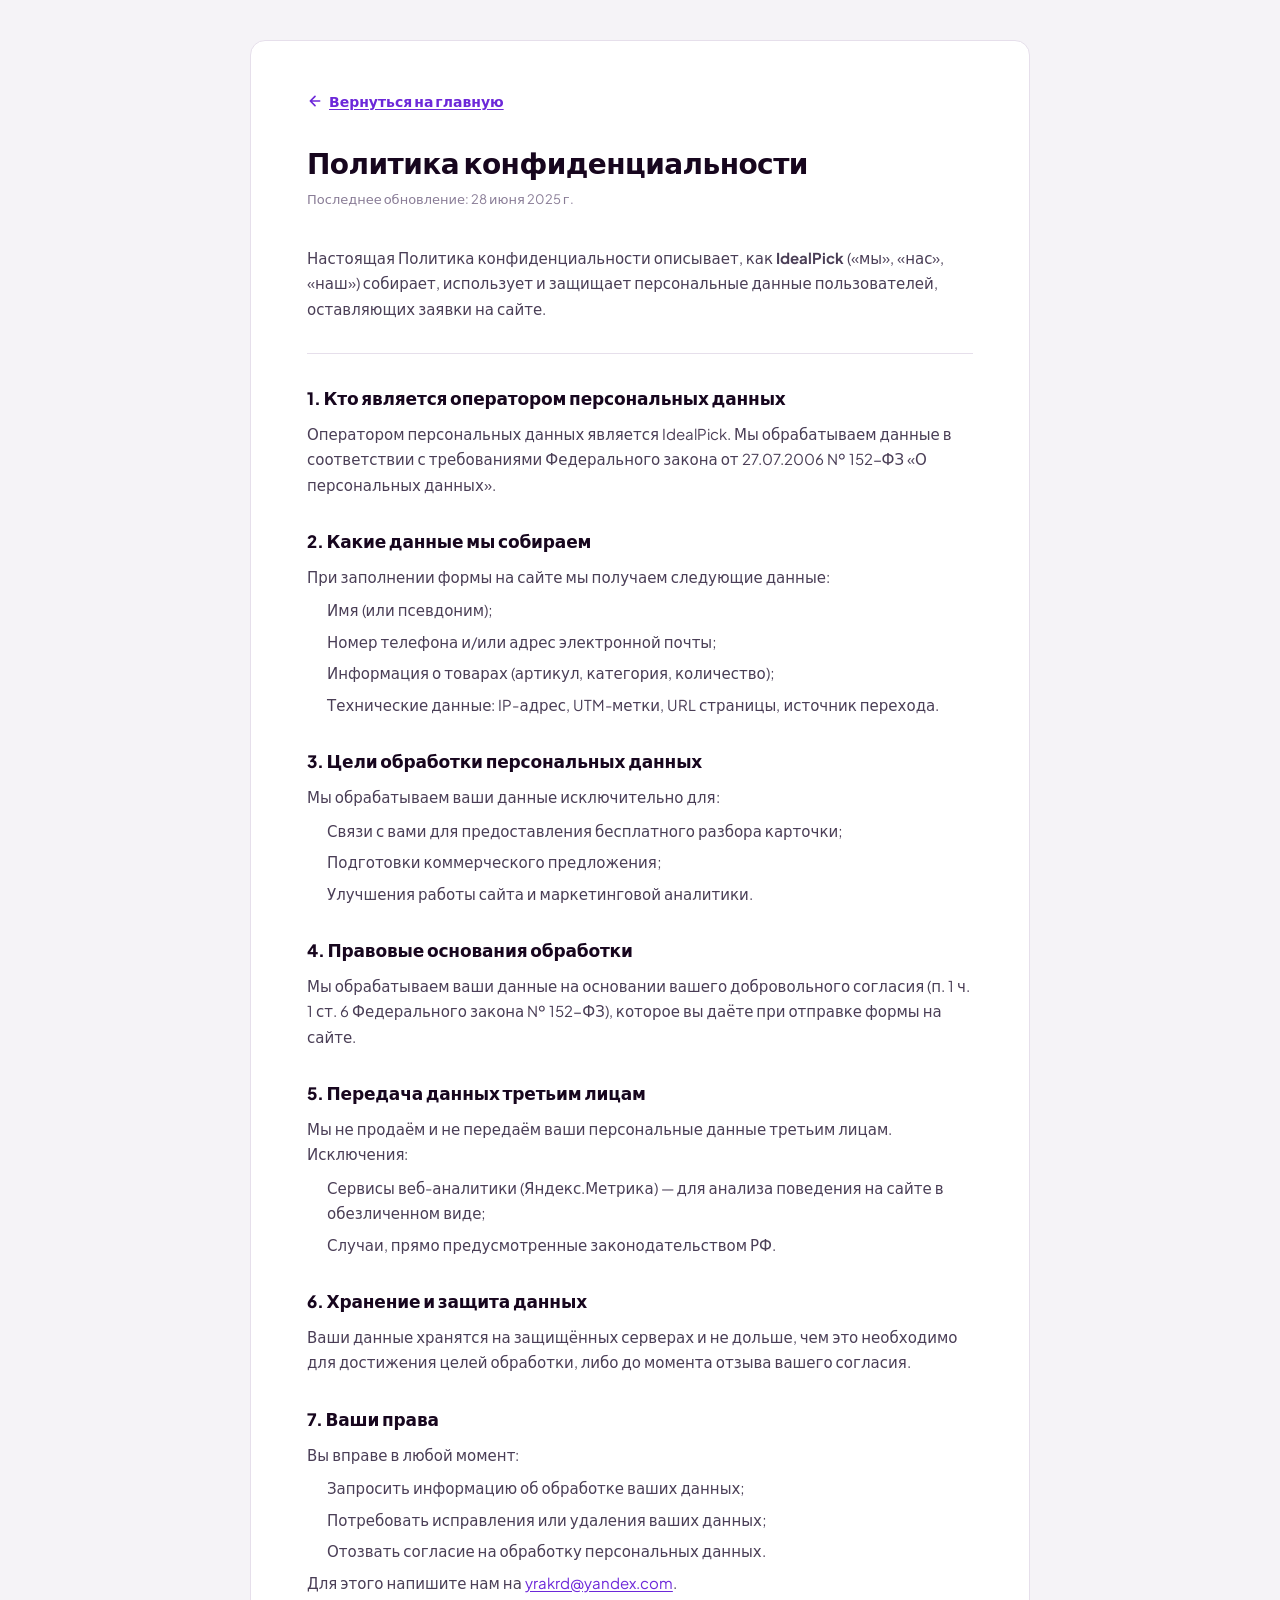
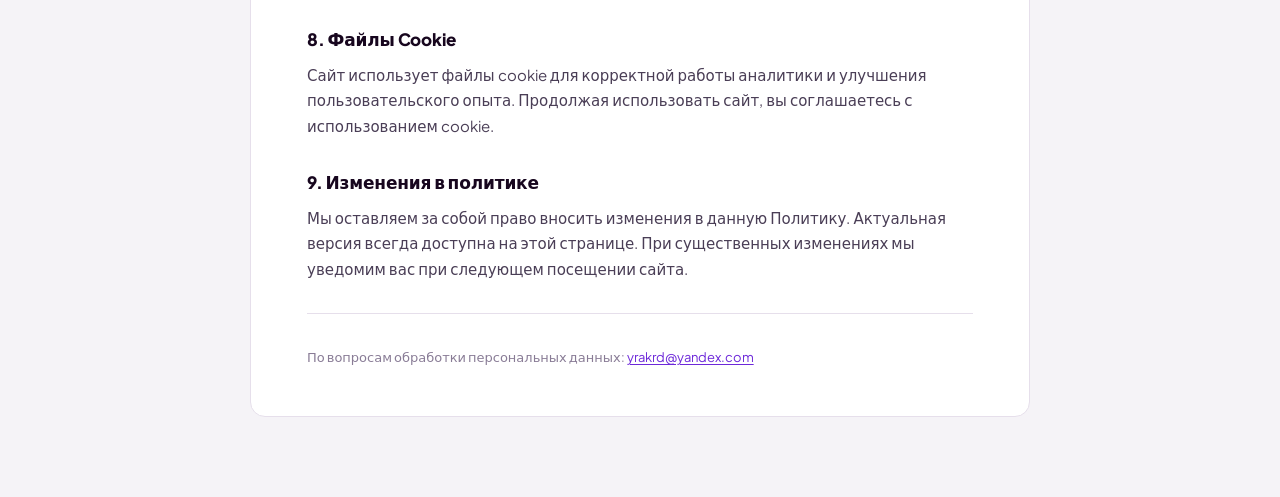
==== commit 05e48709: "fix: update email to yrakrd@yandex.com in privacy policy" ====
--- a/privacy.html
+++ b/privacy.html
@@ -149,7 +149,7 @@
                     <li>Потребовать исправления или удаления ваших данных;</li>
                     <li>Отозвать согласие на обработку персональных данных.</li>
                 </ul>
-                <p>Для этого напишите нам на <a href="mailto:info@idealpick.ru">info@idealpick.ru</a>.</p>
+                <p>Для этого напишите нам на <a href="mailto:yrakrd@yandex.com">yrakrd@yandex.com</a>.</p>
 
                 <h2>8. Файлы Cookie</h2>
                 <p>Сайт использует файлы cookie для корректной работы аналитики и улучшения пользовательского опыта. Продолжая использовать сайт, вы соглашаетесь с использованием cookie.</p>
@@ -159,7 +159,7 @@
 
                 <div class="privacy-divider"></div>
 
-                <p style="font-size:13px; color: var(--text-muted);">По вопросам обработки персональных данных: <a href="mailto:info@idealpick.ru">info@idealpick.ru</a></p>
+                <p style="font-size:13px; color: var(--text-muted);">По вопросам обработки персональных данных: <a href="mailto:yrakrd@yandex.com">yrakrd@yandex.com</a></p>
 
             </div>
         </div>
